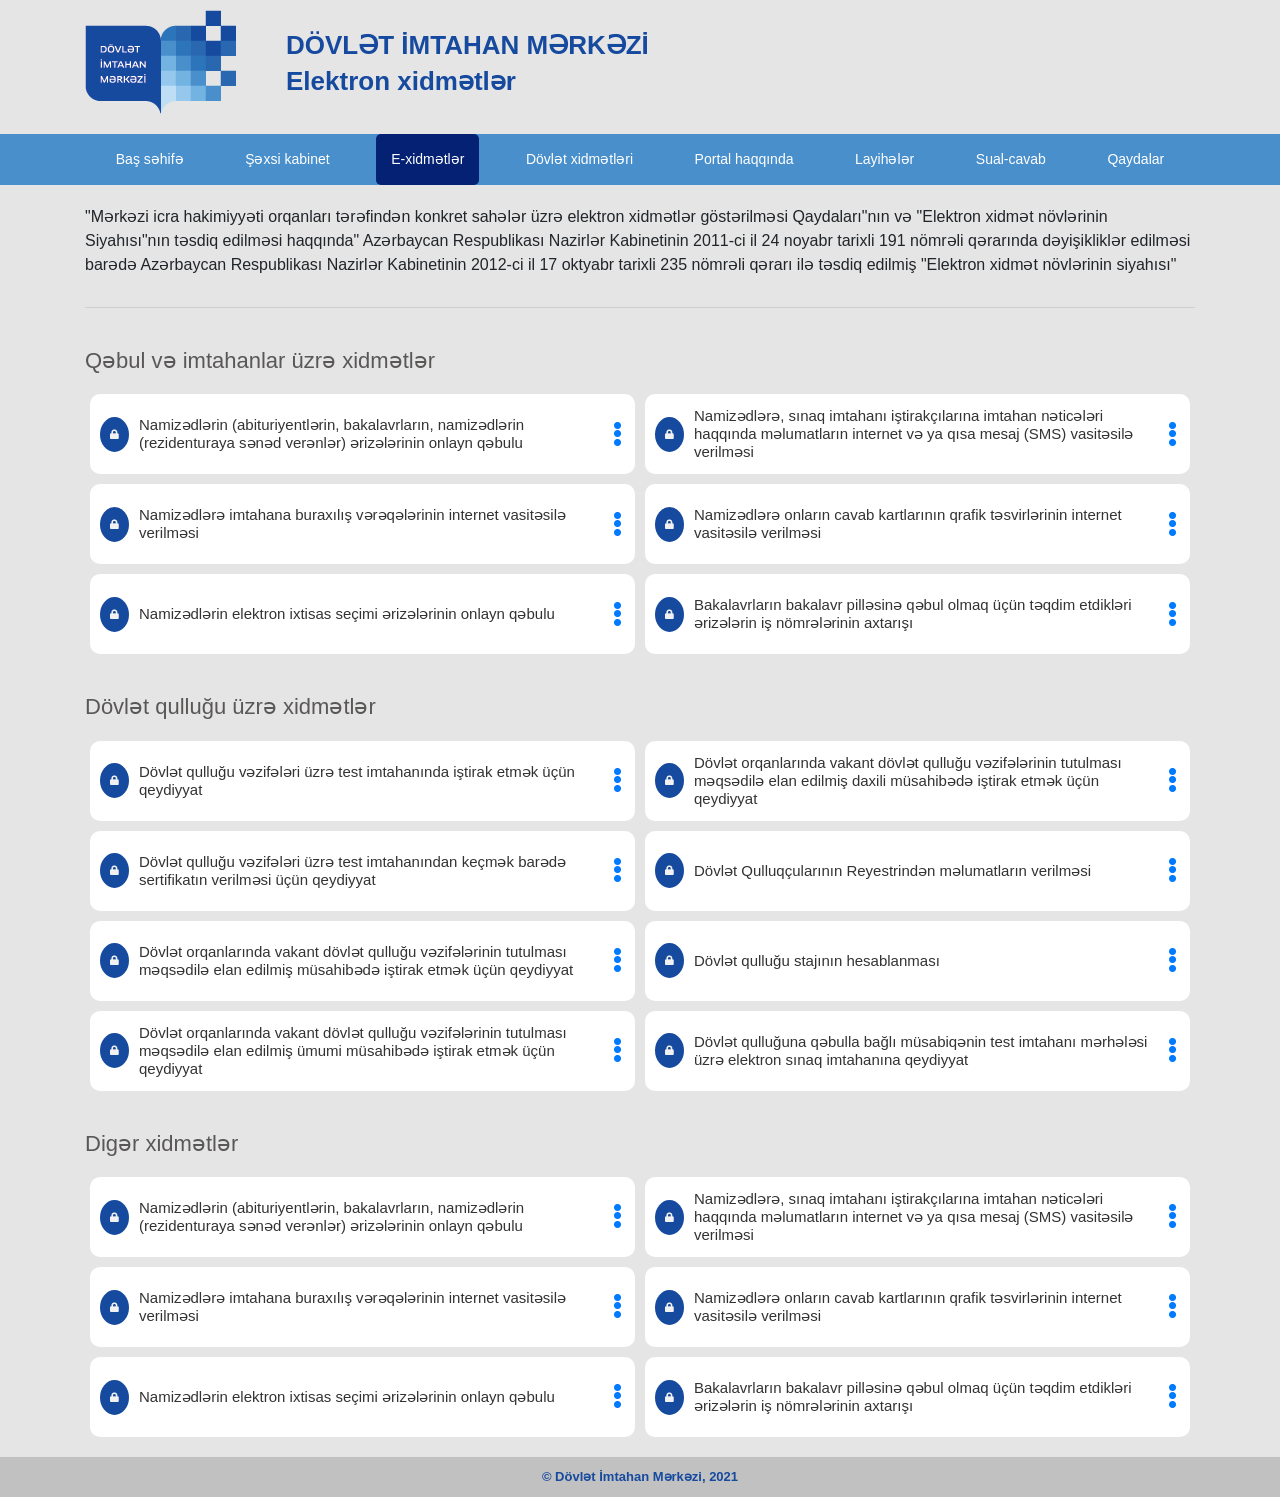
==== e_xidmetler.html @ 08dcb37c "Dim E-xidmetler" ====
<!DOCTYPE html>
<html>

<head>
	<!--============================ META TAGS START ============================-->
	<meta charset="UTF-8" />
	<meta http-equiv="X-UA-Compatible" content="IE-edge">
	<meta name="description" content="Creating Responsive Web Sites " />
	<meta name="keywords" content="HTML, CSS, Responsive Templates" />
	<meta name="author" content="Abdullayeva Ofeliya" />
	<meta name="viewport" content="width=device-width, initial-scale=1.0" />
	<!--============================ META TAGS END ==============================-->

	<!--============================ Bootstrap START ==================================-->
	<link rel="stylesheet" href="https://stackpath.bootstrapcdn.com/bootstrap/4.3.1/css/bootstrap.min.css"
		integrity="sha384-ggOyR0iXCbMQv3Xipma34MD+dH/1fQ784/j6cY/iJTQUOhcWr7x9JvoRxT2MZw1T" crossorigin="anonymous">
	<!--============================ bootstrap End ==================================-->

	<!--============================ CSS START ==================================-->
	<link rel="stylesheet" type="text/css" href="./assets/css/main.css" />
	<!--============================ CSS END ====================================-->

	<!--============================ FAVICON ICON START =========================-->
	<link rel="icon" type="image/png" href="assets/images/logo.png" />
	<!--============================ FAVICON ICON END ===========================-->

	<!--============================ FONT AWESOME 5.15.3 START ====================-->
	<link rel="stylesheet" href="https://cdnjs.cloudflare.com/ajax/libs/font-awesome/5.15.3/css/all.min.css" />
	<!--============================ FONT AWESOME 5.15.3 END     ======================-->

	<title>DÖVLƏT İMTAHAN MƏRKƏZİ - Dövlət qulluğu üzrə elektron xidmətlər</title>
</head>

<body>
	<!------------- Header start ---------->
	<header>


		<div class="header-top container">

			<figure class="logo d-md-block">
				<img src="/assets/images/logo.png" alt="logo">
			</figure>
			<div class="description">
				<h3 class="d-md-block">
					<a href="">DÖVLƏT İMTAHAN MƏRKƏZİ</a>
				</h3>
				<h3 class="d-md-block">
					<a href="">Elektron xidmətlər</a>
				</h3>
			</div>

		</div>

		<div class="nav container-fluid">
			<div class="container">
				<a class="show" href="javascript:void();" onclick="openNav();"><i class="fas fa-bars"></i></a>
				<ul class="nav-list">
					<a href="javascript:void(0)" class="closebtn" onclick="closeNav()">&times;</a>
					<li><a href="http://dim.gov.az/" target="_blank">
							Baş səhifə
						</a>
					</li>

					<li><a href="#">
							Şəxsi kabinet
						</a>
					</li>


					<li class="active">
						<a href="#">
							E-xidmətlər
						</a>
					</li>

					<li>
						<a href="#">
							Dövlət xidmətləri
						</a>
					</li>

					<li>
						<a href="#">
							Portal haqqında
						</a>
					</li>

					<li>
						<a href="#">
							Layihələr
						</a>
					</li>

					<li>
						<a href="http://dim.gov.az/contacts/faq/" target="_blank">
							Sual-cavab
						</a>
					</li>
					<li>
						<a href="#">
							Qaydalar
						</a>
					</li>


				</ul>

			

			</div>

		</div>
	</header>
	<!------------- Header End ---------->

	<!------------- Main start ---------->
	<main>

		<!-- <div class="sidenav ">
			<div class="sidenav-description">
				<a href="javascript:void(0)" class="closebtn" onclick="closeNav()">&times;</a>
				<h1>Ən çox ziyarət edilən linklər</h1>

				<ul>
					<li><a href="#">
							<i class="fas fa-home"></i>
							Ana səhifə</a>
					</li>
					<li><a href="#">
							<i class="fas fa-link"></i>
							Qəbul və imtahanlar üzrə
							<span><i class="fas fa-chevron-right"></i></span>

						</a>
					</li>

					<li><a href="#">
							<i class="fas fa-link"></i>
							Dövlət qulluğu üzrə
							<span><i class="fas fa-chevron-right"></i></span>

						</a>
						<ul class="sub-active">
							<li><a href="#">Test imtahan proqramları</a></li>
							<li><a href="#">Qeydiyyatdan keçdiyim müsahibələr</a></li>
							<li><a href="#">Müsahibənin keçirilməsi qaydası</a></li>
							<li><a href="#">Dövlət qulluğuna qəbul üzrə müsahibədə iştirak etmək üçün müraciətə əlavə
									edilməli sənədlərin siyahısı və sənədlərin qəbulu qaydaları</a></li>
							<li><a href="#">Test imtahanının kompüter vasitəsilə keçirilməsi qaydaları barədə "Namizədin
									yaddaş kitabçası"</a></li>
							<li><a href="#">Test imtahanının təşkili, keçirilməsi, qiymətləndirmənin aparılması
									qaydası</a></li>
						</ul>
					</li>


					<li>
						<a href="#">
							<i class="fas fa-link"></i>
							Layihələr
							<span><i class="fas fa-chevron-right"></i></span></a>
					</li>

					<li><a href="#">
							<i class="fas fa-link"></i>
							Faydalı
							<span><i class="fas fa-chevron-right"></i></span>
						</a>
					</li>


				</ul>

				<button class="btn btn-outline-sign btn-exit" type="submit">
					<i class="fas fa-sign-out-alt "></i>
					<span>ÇIXIŞ</span>
				</button>
			</div>

		</div> -->


		<div class="information container">

			<div class="post-description">
				<p>"Mərkəzi icra hakimiyyəti orqanları tərəfindən konkret sahələr üzrə elektron xidmətlər göstərilməsi
					Qaydaları"nın və "Elektron xidmət növlərinin Siyahısı"nın təsdiq edilməsi haqqında" Azərbaycan
					Respublikası Nazirlər Kabinetinin 2011-ci il 24 noyabr tarixli 191 nömrəli qərarında dəyişikliklər
					edilməsi barədə Azərbaycan Respublikası Nazirlər Kabinetinin 2012-ci il 17 oktyabr tarixli 235
					nömrəli qərarı ilə təsdiq edilmiş "Elektron xidmət növlərinin siyahısı"</p>
			</div>
			<hr>
			<ul class="services">
				<li>
					<h2> Qəbul və imtahanlar üzrə xidmətlər</h2>
					<div class="boxes">
						<div class="boxes-left">
							<div class="box">
								<div class="box-content">
									<div class="content">
										<span class="icon">
											<i class="fas fa-lock"></i>
										</span>
										<h5>
											<a href="./qvi_1.html">Namizədlərin (abituriyentlərin, bakalavrların,
												namizədlərin
												(rezidenturaya sənəd verənlər) ərizələrinin onlayn qəbulu</a>
										</h5>
									</div>

									<a class="bars" href="#"><i class="fas fa-ellipsis-v"></i></a>

								</div>

								<div class="sub">
									<ul class="sub-menu">
										<li>
											<a class="sub-menu-icon" href="#"><i class="fas fa-book-open"></i></a>
											<span class="content">Xidmətdən istifadə qaydaları</span>
										</li>
										<li>
											<a class="sub-menu-icon" href="#"><i class="fas fa-receipt"></i></a>
											<span class="content">Xidmətin statistikası</span>
										</li>
										<li>
											<a class="sub-menu-icon" href="#"><i class="fas fa-bookmark"></i></a>
											<span class="content">Test imtahanı proqramları</span>
										</li>

									</ul>
								</div>
							</div>

							<div class="box">
								<div class="box-content">
									<div class="content">
										<span class="icon">
											<i class="fas fa-lock"></i>
										</span>
										<h5>
											<a href="./qvi_1.html">Namizədlərə imtahana buraxılış vərəqələrinin internet
												vasitəsilə
												verilməsi</a>
										</h5>
									</div>

									<a class="bars" href="#"><i class="fas fa-ellipsis-v"></i></a>

								</div>

								<div class="sub">
									<ul class="sub-menu">
										<li>
											<a class="sub-menu-icon" href="#"><i class="fas fa-book-open"></i></a>
											<span class="content">Xidmətdən istifadə qaydaları</span>
										</li>
										<li>
											<a class="sub-menu-icon" href="#"><i class="fas fa-receipt"></i></a>
											<span class="content">Xidmətin statistikası</span>
										</li>
										<li>
											<a class="sub-menu-icon" href="#"><i class="fas fa-bookmark"></i></a>
											<span class="content">Test imtahanı proqramları</span>
										</li>

									</ul>
								</div>
							</div>

							<div class="box">
								<div class="box-content">
									<div class="content">
										<span class="icon">
											<i class="fas fa-lock"></i>
										</span>
										<h5>
											<a href="./qvi_1.html">Namizədlərin elektron ixtisas seçimi ərizələrinin
												onlayn qəbulu</a>
										</h5>
									</div>

									<a class="bars" href="#"><i class="fas fa-ellipsis-v"></i></a>

								</div>

								<div class="sub">
									<ul class="sub-menu">
										<li>
											<a class="sub-menu-icon" href="#"><i class="fas fa-book-open"></i></a>
											<span class="content">Xidmətdən istifadə qaydaları</span>
										</li>
										<li>
											<a class="sub-menu-icon" href="#"><i class="fas fa-receipt"></i></a>
											<span class="content">Xidmətin statistikası</span>
										</li>
										<li>
											<a class="sub-menu-icon" href="#"><i class="fas fa-bookmark"></i></a>
											<span class="content">Test imtahanı proqramları</span>
										</li>

									</ul>
								</div>
							</div>





						</div>
						<div class="boxes-right">
							<div class="box">
								<div class="box-content">
									<div class="content">
										<span class="icon">
											<i class="fas fa-lock"></i>
										</span>
										<h5>
											<a href="./qvi_1.html">Namizədlərə, sınaq imtahanı iştirakçılarına imtahan
												nəticələri
												haqqında məlumatların internet və ya qısa mesaj (SMS) vasitəsilə
												verilməsi</a>
										</h5>
									</div>

									<a class="bars" href="#"><i class="fas fa-ellipsis-v"></i></a>

								</div>


								<div class="sub">
									<ul class="sub-menu">
										<li>
											<a class="sub-menu-icon" href="#"><i class="fas fa-book-open"></i></a>
											<span class="content">Xidmətdən istifadə qaydaları</span>
										</li>
										<li>
											<a class="sub-menu-icon" href="#"><i class="fas fa-receipt"></i></a>
											<span class="content">Xidmətin statistikası</span>
										</li>
										<li>
											<a class="sub-menu-icon" href="#"><i class="fas fa-bookmark"></i></a>
											<span class="content">Test imtahanı proqramları</span>
										</li>

									</ul>
								</div>
							</div>
							<div class="box">
								<div class="box-content">
									<div class="content">
										<span class="icon">
											<i class="fas fa-lock"></i>
										</span>
										<h5>
											<a href="./qvi_1.html">Namizədlərə onların cavab kartlarının qrafik təsvirlərinin internet
												vasitəsilə verilməsi</a>
										</h5>
									</div>

									<a class="bars" href="#"><i class="fas fa-ellipsis-v"></i></a>

								</div>

								<div class="sub">
									<ul class="sub-menu">
										<li>
											<a class="sub-menu-icon" href="#"><i class="fas fa-book-open"></i></a>
											<span class="content">Xidmətdən istifadə qaydaları</span>
										</li>
										<li>
											<a class="sub-menu-icon" href="#"><i class="fas fa-receipt"></i></a>
											<span class="content">Xidmətin statistikası</span>
										</li>
										<li>
											<a class="sub-menu-icon" href="#"><i class="fas fa-bookmark"></i></a>
											<span class="content">Test imtahanı proqramları</span>
										</li>

									</ul>
								</div>
							</div>
							<div class="box">
								<div class="box-content">
									<div class="content">
										<span class="icon">
											<i class="fas fa-lock"></i>
										</span>
										<h5>
											<a href="./qvi_1.html">Bakalavrların bakalavr pilləsinə qəbul olmaq üçün təqdim etdikləri
												ərizələrin iş nömrələrinin axtarışı</a>
										</h5>
									</div>

									<a class="bars" href="#"><i class="fas fa-ellipsis-v"></i></a>

								</div>
								
								<div class="sub">
									<ul class="sub-menu">
										<li>
											<a class="sub-menu-icon" href="#"><i class="fas fa-book-open"></i></a>
											<span class="content">Xidmətdən istifadə qaydaları</span>
										</li>
										<li>
											<a class="sub-menu-icon" href="#"><i class="fas fa-receipt"></i></a>
											<span class="content">Xidmətin statistikası</span>
										</li>
										<li>
											<a class="sub-menu-icon" href="#"><i class="fas fa-bookmark"></i></a>
											<span class="content">Test imtahanı proqramları</span>
										</li>

									</ul>
								</div>
							</div>

						</div>
					</div>
				</li>
				<li>
					<h2>Dövlət qulluğu üzrə xidmətlər</h2>
					<div class="boxes">
						<div class="boxes-left">
							<div class="box">
								<div class="box-content">
									<div class="content">
										<span class="icon">
											<i class="fas fa-lock"></i>
										</span>
										<h5>
											<a href="./qvi_1.html">
												Dövlət qulluğu vəzifələri üzrə test imtahanında iştirak etmək üçün qeydiyyat</a>
										</h5>
									</div>

									<a class="bars" href="#"><i class="fas fa-ellipsis-v"></i></a>

								</div>

								<div class="sub">
									<ul class="sub-menu">
										<li>
											<a class="sub-menu-icon" href="#"><i class="fas fa-book-open"></i></a>
											<span class="content">Xidmətdən istifadə qaydaları</span>
										</li>
										<li>
											<a class="sub-menu-icon" href="#"><i class="fas fa-receipt"></i></a>
											<span class="content">Xidmətin statistikası</span>
										</li>
										<li>
											<a class="sub-menu-icon" href="#"><i class="fas fa-bookmark"></i></a>
											<span class="content">Test imtahanı proqramları</span>
										</li>

									</ul>
								</div>
							</div>

							<div class="box">
								<div class="box-content">
									<div class="content">
										<span class="icon">
											<i class="fas fa-lock"></i>
										</span>
										<h5>
											<a href="./qvi_1.html">
												Dövlət qulluğu vəzifələri üzrə test imtahanından keçmək barədə sertifikatın verilməsi üçün qeydiyyat</a>
										</h5>
									</div>

									<a class="bars" href="#"><i class="fas fa-ellipsis-v"></i></a>

								</div>

								<div class="sub">
									<ul class="sub-menu">
										<li>
											<a class="sub-menu-icon" href="#"><i class="fas fa-book-open"></i></a>
											<span class="content">Xidmətdən istifadə qaydaları</span>
										</li>
										<li>
											<a class="sub-menu-icon" href="#"><i class="fas fa-receipt"></i></a>
											<span class="content">Xidmətin statistikası</span>
										</li>
										<li>
											<a class="sub-menu-icon" href="#"><i class="fas fa-bookmark"></i></a>
											<span class="content">Test imtahanı proqramları</span>
										</li>

									</ul>
								</div>
							</div>

							<div class="box">
								<div class="box-content">
									<div class="content">
										<span class="icon">
											<i class="fas fa-lock"></i>
										</span>
										<h5>
											<a href="./qvi_1.html">Dövlət orqanlarında vakant dövlət qulluğu vəzifələrinin tutulması məqsədilə elan edilmiş müsahibədə iştirak etmək üçün qeydiyyat</a>
										</h5>
									</div>

									<a class="bars" href="#"><i class="fas fa-ellipsis-v"></i></a>

								</div>

								<div class="sub">
									<ul class="sub-menu">
										<li>
											<a class="sub-menu-icon" href="#"><i class="fas fa-book-open"></i></a>
											<span class="content">Xidmətdən istifadə qaydaları</span>
										</li>
										<li>
											<a class="sub-menu-icon" href="#"><i class="fas fa-receipt"></i></a>
											<span class="content">Xidmətin statistikası</span>
										</li>
										<li>
											<a class="sub-menu-icon" href="#"><i class="fas fa-bookmark"></i></a>
											<span class="content">Test imtahanı proqramları</span>
										</li>

									</ul>
								</div>
							</div>

							<div class="box">
								<div class="box-content">
									<div class="content">
										<span class="icon">
											<i class="fas fa-lock"></i>
										</span>
										<h5>
											<a href="./qvi_1.html">
												Dövlət orqanlarında vakant dövlət qulluğu vəzifələrinin tutulması məqsədilə elan edilmiş ümumi müsahibədə iştirak etmək üçün qeydiyyat</a>
										</h5>
									</div>

									<a class="bars" href="#"><i class="fas fa-ellipsis-v"></i></a>

								</div>

								<div class="sub">
									<ul class="sub-menu">
										<li>
											<a class="sub-menu-icon" href="#"><i class="fas fa-book-open"></i></a>
											<span class="content">Xidmətdən istifadə qaydaları</span>
										</li>
										<li>
											<a class="sub-menu-icon" href="#"><i class="fas fa-receipt"></i></a>
											<span class="content">Xidmətin statistikası</span>
										</li>
										<li>
											<a class="sub-menu-icon" href="#"><i class="fas fa-bookmark"></i></a>
											<span class="content">Test imtahanı proqramları</span>
										</li>

									</ul>
								</div>
							</div>


						</div>
						<div class="boxes-right">
							<div class="box">
								<div class="box-content">
									<div class="content">
										<span class="icon">
											<i class="fas fa-lock"></i>
										</span>
										<h5>
											<a href="./qvi_1.html">Dövlət orqanlarında vakant dövlət qulluğu vəzifələrinin tutulması məqsədilə elan edilmiş daxili müsahibədə iştirak etmək üçün qeydiyyat</a>
										</h5>
									</div>

									<a class="bars" href="#"><i class="fas fa-ellipsis-v"></i></a>

								</div>


								<div class="sub">
									<ul class="sub-menu">
										<li>
											<a class="sub-menu-icon" href="#"><i class="fas fa-book-open"></i></a>
											<span class="content">Xidmətdən istifadə qaydaları</span>
										</li>
										<li>
											<a class="sub-menu-icon" href="#"><i class="fas fa-receipt"></i></a>
											<span class="content">Xidmətin statistikası</span>
										</li>
										<li>
											<a class="sub-menu-icon" href="#"><i class="fas fa-bookmark"></i></a>
											<span class="content">Test imtahanı proqramları</span>
										</li>

									</ul>
								</div>
							</div>
							<div class="box">
								<div class="box-content">
									<div class="content">
										<span class="icon">
											<i class="fas fa-lock"></i>
										</span>
										<h5>
											<a href="./qvi_1.html">
												Dövlət Qulluqçularının Reyestrindən məlumatların verilməsi</a>
										</h5>
									</div>

									<a class="bars" href="#"><i class="fas fa-ellipsis-v"></i></a>

								</div>

								<div class="sub">
									<ul class="sub-menu">
										<li>
											<a class="sub-menu-icon" href="#"><i class="fas fa-book-open"></i></a>
											<span class="content">Xidmətdən istifadə qaydaları</span>
										</li>
										<li>
											<a class="sub-menu-icon" href="#"><i class="fas fa-receipt"></i></a>
											<span class="content">Xidmətin statistikası</span>
										</li>
										<li>
											<a class="sub-menu-icon" href="#"><i class="fas fa-bookmark"></i></a>
											<span class="content">Test imtahanı proqramları</span>
										</li>

									</ul>
								</div>
							</div>
							<div class="box">
								<div class="box-content">
									<div class="content">
										<span class="icon">
											<i class="fas fa-lock"></i>
										</span>
										<h5>
											<a href="./qvi_1.html">
												Dövlət qulluğu stajının hesablanması</a>
										</h5>
									</div>

									<a class="bars" href="#"><i class="fas fa-ellipsis-v"></i></a>

								</div>
								
								<div class="sub">
									<ul class="sub-menu">
										<li>
											<a class="sub-menu-icon" href="#"><i class="fas fa-book-open"></i></a>
											<span class="content">Xidmətdən istifadə qaydaları</span>
										</li>
										<li>
											<a class="sub-menu-icon" href="#"><i class="fas fa-receipt"></i></a>
											<span class="content">Xidmətin statistikası</span>
										</li>
										<li>
											<a class="sub-menu-icon" href="#"><i class="fas fa-bookmark"></i></a>
											<span class="content">Test imtahanı proqramları</span>
										</li>

									</ul>
								</div>
							</div>
							<div class="box">
								<div class="box-content">
									<div class="content">
										<span class="icon">
											<i class="fas fa-lock"></i>
										</span>
										<h5>
											<a href="./qvi_1.html">Dövlət qulluğuna qəbulla bağlı müsabiqənin test imtahanı mərhələsi üzrə elektron sınaq imtahanına qeydiyyat</a>
										</h5>
									</div>

									<a class="bars" href="#"><i class="fas fa-ellipsis-v"></i></a>

								</div>
								
								<div class="sub">
									<ul class="sub-menu">
										<li>
											<a class="sub-menu-icon" href="#"><i class="fas fa-book-open"></i></a>
											<span class="content">Xidmətdən istifadə qaydaları</span>
										</li>
										<li>
											<a class="sub-menu-icon" href="#"><i class="fas fa-receipt"></i></a>
											<span class="content">Xidmətin statistikası</span>
										</li>
										<li>
											<a class="sub-menu-icon" href="#"><i class="fas fa-bookmark"></i></a>
											<span class="content">Test imtahanı proqramları</span>
										</li>

									</ul>
								</div>
							</div>


						</div>
					</div>
				</li>
				<li>
					<h2> Digər xidmətlər</h2>
					<div class="boxes">
						<div class="boxes-left">
							<div class="box">
								<div class="box-content">
									<div class="content">
										<span class="icon">
											<i class="fas fa-lock"></i>
										</span>
										<h5>
											<a href="./qvi_1.html">Namizədlərin (abituriyentlərin, bakalavrların,
												namizədlərin
												(rezidenturaya sənəd verənlər) ərizələrinin onlayn qəbulu</a>
										</h5>
									</div>

									<a class="bars" href="#"><i class="fas fa-ellipsis-v"></i></a>

								</div>

								<div class="sub">
									<ul class="sub-menu">
										<li>
											<a class="sub-menu-icon" href="#"><i class="fas fa-book-open"></i></a>
											<span class="content">Xidmətdən istifadə qaydaları</span>
										</li>
										<li>
											<a class="sub-menu-icon" href="#"><i class="fas fa-receipt"></i></a>
											<span class="content">Xidmətin statistikası</span>
										</li>
										<li>
											<a class="sub-menu-icon" href="#"><i class="fas fa-bookmark"></i></a>
											<span class="content">Test imtahanı proqramları</span>
										</li>

									</ul>
								</div>
							</div>

							<div class="box">
								<div class="box-content">
									<div class="content">
										<span class="icon">
											<i class="fas fa-lock"></i>
										</span>
										<h5>
											<a href="./qvi_1.html">Namizədlərə imtahana buraxılış vərəqələrinin internet
												vasitəsilə
												verilməsi</a>
										</h5>
									</div>

									<a class="bars" href="#"><i class="fas fa-ellipsis-v"></i></a>

								</div>

								<div class="sub">
									<ul class="sub-menu">
										<li>
											<a class="sub-menu-icon" href="#"><i class="fas fa-book-open"></i></a>
											<span class="content">Xidmətdən istifadə qaydaları</span>
										</li>
										<li>
											<a class="sub-menu-icon" href="#"><i class="fas fa-receipt"></i></a>
											<span class="content">Xidmətin statistikası</span>
										</li>
										<li>
											<a class="sub-menu-icon" href="#"><i class="fas fa-bookmark"></i></a>
											<span class="content">Test imtahanı proqramları</span>
										</li>

									</ul>
								</div>
							</div>

							<div class="box">
								<div class="box-content">
									<div class="content">
										<span class="icon">
											<i class="fas fa-lock"></i>
										</span>
										<h5>
											<a href="./qvi_1.html">Namizədlərin elektron ixtisas seçimi ərizələrinin
												onlayn qəbulu</a>
										</h5>
									</div>

									<a class="bars" href="#"><i class="fas fa-ellipsis-v"></i></a>

								</div>

								<div class="sub">
									<ul class="sub-menu">
										<li>
											<a class="sub-menu-icon" href="#"><i class="fas fa-book-open"></i></a>
											<span class="content">Xidmətdən istifadə qaydaları</span>
										</li>
										<li>
											<a class="sub-menu-icon" href="#"><i class="fas fa-receipt"></i></a>
											<span class="content">Xidmətin statistikası</span>
										</li>
										<li>
											<a class="sub-menu-icon" href="#"><i class="fas fa-bookmark"></i></a>
											<span class="content">Test imtahanı proqramları</span>
										</li>

									</ul>
								</div>
							</div>





						</div>
						<div class="boxes-right">
							<div class="box">
								<div class="box-content">
									<div class="content">
										<span class="icon">
											<i class="fas fa-lock"></i>
										</span>
										<h5>
											<a href="./qvi_1.html">Namizədlərə, sınaq imtahanı iştirakçılarına imtahan
												nəticələri
												haqqında məlumatların internet və ya qısa mesaj (SMS) vasitəsilə
												verilməsi</a>
										</h5>
									</div>

									<a class="bars" href="#"><i class="fas fa-ellipsis-v"></i></a>

								</div>


								<div class="sub">
									<ul class="sub-menu">
										<li>
											<a class="sub-menu-icon" href="#"><i class="fas fa-book-open"></i></a>
											<span class="content">Xidmətdən istifadə qaydaları</span>
										</li>
										<li>
											<a class="sub-menu-icon" href="#"><i class="fas fa-receipt"></i></a>
											<span class="content">Xidmətin statistikası</span>
										</li>
										<li>
											<a class="sub-menu-icon" href="#"><i class="fas fa-bookmark"></i></a>
											<span class="content">Test imtahanı proqramları</span>
										</li>

									</ul>
								</div>
							</div>
							<div class="box">
								<div class="box-content">
									<div class="content">
										<span class="icon">
											<i class="fas fa-lock"></i>
										</span>
										<h5>
											<a href="./qvi_1.html">Namizədlərə onların cavab kartlarının qrafik təsvirlərinin internet
												vasitəsilə verilməsi</a>
										</h5>
									</div>

									<a class="bars" href="#"><i class="fas fa-ellipsis-v"></i></a>

								</div>

								<div class="sub">
									<ul class="sub-menu">
										<li>
											<a class="sub-menu-icon" href="#"><i class="fas fa-book-open"></i></a>
											<span class="content">Xidmətdən istifadə qaydaları</span>
										</li>
										<li>
											<a class="sub-menu-icon" href="#"><i class="fas fa-receipt"></i></a>
											<span class="content">Xidmətin statistikası</span>
										</li>
										<li>
											<a class="sub-menu-icon" href="#"><i class="fas fa-bookmark"></i></a>
											<span class="content">Test imtahanı proqramları</span>
										</li>

									</ul>
								</div>
							</div>
							<div class="box">
								<div class="box-content">
									<div class="content">
										<span class="icon">
											<i class="fas fa-lock"></i>
										</span>
										<h5>
											<a href="./qvi_1.html">Bakalavrların bakalavr pilləsinə qəbul olmaq üçün təqdim etdikləri
												ərizələrin iş nömrələrinin axtarışı</a>
										</h5>
									</div>

									<a class="bars" href="#"><i class="fas fa-ellipsis-v"></i></a>

								</div>
								
								<div class="sub">
									<ul class="sub-menu">
										<li>
											<a class="sub-menu-icon" href="#"><i class="fas fa-book-open"></i></a>
											<span class="content">Xidmətdən istifadə qaydaları</span>
										</li>
										<li>
											<a class="sub-menu-icon" href="#"><i class="fas fa-receipt"></i></a>
											<span class="content">Xidmətin statistikası</span>
										</li>
										<li>
											<a class="sub-menu-icon" href="#"><i class="fas fa-bookmark"></i></a>
											<span class="content">Test imtahanı proqramları</span>
										</li>

									</ul>
								</div>
							</div>

						</div>
					</div>
				</li>
			</ul>



		</div>




	</main>
	<!------------- Main end ---------->



	<!------------- Footer start ---------->
	<footer class="text-center text-white">
		<div class="text-center p-3 bg-bottom">
			&copy; Dövlət İmtahan Mərkəzi, 2021

		</div>
	</footer>
	<!------------- Footer end ---------->


	<!-- ============================ JAVASCRIPT START ==========================-->
	<script src="assets/scripts/main.js"></script>
	<!-- ============================ JAVASCRIPT END ============================-->
</body>

</html>
---- assets/css/main.css ----
/*Variables*/
/*Mixins*/
@import url("https://fonts.googleapis.com/css2?family=Roboto:ital,wght@0,100;0,300;0,400;0,500;0,700;0,900;1,100;1,300;1,400;1,500;1,700;1,900&display=swap");
*,
*::after,
*::before {
  margin: 0;
  padding: 0;
  box-sizing: border-box;
  text-decoration: none;
  list-style-type: none;
}

html {
  font-size: 62.5%;
}

body {
  font-family: Arial, Helvetica, sans-serif;
  background-color: rgba(0, 0, 0, 0.1);
}

.container-fluid {
  padding: 0;
  background-color: #488FCC;
}

/*==========BUTTONS START==========*/
.btn-outline-sign {
  background-color: transparent;
  color: #164a9f;
  border: 1px solid;
  transition: all 0.5s ease-in;
  padding: 5px 12px;
  border-radius: 10px;
  font-size: 16px;
}

.btn-outline-sign:hover {
  background-color: #063146;
  color: #f1f1f1;
}

.btn-exit {
  font-size: 16px;
  width: 100%;
  padding: 15px 30px;
  font-weight: 700;
  text-align: left;
  border: none;
}

/*==========BUTTONS END==========*/
/*========== Box  Start==========*/
.boxes {
  display: flex;
  width: 100%;
}

.boxes .boxes-left, .boxes .boxes-right {
  width: 50%;
}

.boxes .box {
  position: relative;
  margin: 10px 5px;
}

.boxes .box .box-content {
  width: 100%;
  height: 80px;
  cursor: pointer;
  border-radius: 10px;
  display: flex;
  align-items: center;
  justify-content: space-between;
  padding: 10px;
  background-color: white;
}

.boxes .box .box-content .content {
  display: flex;
  align-items: center;
}

.boxes .box .box-content h5 {
  margin: 0;
  padding: 10px;
  font-weight: normal;
}

.boxes .box .box-content h5 a {
  color: #333;
  align-content: flex-start;
}

.boxes .box .box-content:hover {
  background-color: #164a9f;
  transition: all .5s ease-in;
}

.boxes .box .box-content:hover h5 a {
  color: white;
}

.boxes .box .box-content .icon {
  padding: 10px;
  background-color: #164a9f;
  border-radius: 50%;
  color: #f1f1f1;
  font-size: 10px;
}

.boxes .box .sub {
  position: absolute;
  right: 30px;
  bottom: .5px;
  width: 100px;
  height: 30px;
  background-color: #f1f1f1;
  display: none;
  border-radius: 5px;
}

.boxes .box .sub .sub-menu {
  display: flex;
  justify-content: center;
  align-items: center;
  padding: 5px;
  position: relative;
}

.boxes .box .sub .sub-menu a {
  font-size: 15px;
  padding: 3px 3px;
  margin: 5px;
  border-radius: 5px;
  color: #164a9f;
}

.boxes .box .sub .sub-menu a:hover {
  background-color: #164a9f;
  color: white;
}

.boxes .box .sub .sub-menu .content {
  font-size: 10px;
  z-index: 100;
  padding: 5px;
  position: absolute;
  top: 32px;
  width: 140px;
  background-color: #063146;
  color: white;
  text-align: center;
  display: none;
}

.boxes .box .sub-active {
  display: block !important;
}

.boxes .box .bars {
  font-size: 25px;
  margin: 3px;
  text-align: center;
  border-radius: 50%;
}

.boxes .box:hover a {
  color: white;
  text-decoration: none;
}

@media (max-width: 1024px) {
  .boxes {
    flex-direction: column;
    align-items: center;
  }
  .boxes .boxes-left, .boxes .boxes-right {
    width: 100%;
  }
}

/*========== Box  End ==========*/
/*==========HEADER START==========*/
header .header-top {
  display: flex;
  margin: 10px  auto;
}

header .header-top .description {
  margin-left: 50px;
  margin-top: 20px;
  align-items: center;
}

header .header-top h3 a {
  font-size: 26px;
  font-weight: 700;
  color: #164a9f;
  transition: all .5s ease-in;
}

header .nav {
  display: flex;
}

header .nav .nav-list {
  display: flex;
  justify-content: space-around;
  align-items: center;
  margin-bottom: 0;
}

header .nav .nav-list li {
  padding: 15px;
  transition: all .5s ease-in;
  border-radius: 5px;
}

header .nav .nav-list li:hover {
  background-color: #042174;
}

header .nav .nav-list li a {
  font-size: 14px;
  color: white;
}

header .nav .nav-list .active {
  background-color: #042174;
  border-radius: 5px;
}

header .nav .nav-list .closebtn {
  display: none;
}

header .nav .show {
  font-size: 20px;
  color: white;
}

header .nav .show {
  display: none;
}

@media (max-width: 1048px) {
  header .header-main ul a {
    font-size: 12px;
  }
}

@media (max-width: 909px) {
  header .nav .show {
    display: block;
  }
  header .nav .nav-list {
    padding: 50px;
    position: fixed;
    top: 0;
    right: 0;
    height: 100vh;
    width: 100%;
    text-align: center;
    display: flex;
    flex-direction: column;
    background-color: #164a9f;
    z-index: 100;
    transition: all .5s;
    transform: translateX(100%);
  }
  header .nav .nav-list li {
    padding: 5px;
  }
  header .nav .nav-list li a {
    font-size: 18px;
    padding: 5px;
  }
  header .nav .nav-list .closebtn {
    display: block;
    position: absolute;
    top: 10px;
    right: 40px;
    font-size: 36px;
    margin-left: 50px;
    color: white;
    text-decoration: none;
  }
}

header .nav-active {
  transform: translateX(0%) !important;
  right: 0;
}

@media (min-width: 800px) {
  header .header-main ul li {
    padding: 8px;
  }
  header .header-main ul li a {
    font-size: 15px;
  }
}

/*==========HEADER END==========*/
/*==========Main START==========*/
main .sidenav-description {
  position: fixed;
  top: 0;
  left: -300px;
  width: 300px;
  height: 100%;
  z-index: 1000;
  box-shadow: 5px 7px 10px rgba(0, 0, 0, 0.5);
  background-color: #063146;
  color: #333;
  transition: all .5s ease-in;
  overflow: scroll;
}

main .sidenav-description h1 {
  font-size: 24px;
  text-align: center;
  line-height: 50px;
  padding: 15px;
  color: white;
}

main .sidenav-description ul li span {
  position: absolute;
  right: 10px;
  transition: all .5s ease-in;
}

main .sidenav-description ul li:hover {
  background-color: rgba(22, 74, 159, 0.2);
}

main .sidenav-description ul a {
  display: block;
  height: 100%;
  width: 100%;
  line-height: 50px;
  font-size: 20px;
  color: white;
  padding-left: 15px;
  box-sizing: border-box;
  border-top: 1px solid #164a9f;
  border-bottom: 1px solid #164a9f;
  transition: all .5s ease-in;
  text-decoration: none;
}

main .sidenav-description ul ul {
  background-color: #063146;
  width: 300px;
}

main .sidenav-description ul ul li {
  background-color: #054768;
  margin-left: 5px;
}

main .sidenav-description ul ul li a {
  font-size: 15px;
  line-height: 30px;
  padding: 10px;
  text-decoration: none;
}

main .sidenav-description ul ul li:hover {
  background-color: #062738;
}

main .sidenav .closebtn {
  position: absolute;
  top: 0;
  right: 12px;
  font-size: 36px;
  margin-left: 50px;
}

main .information .post-description p {
  font-size: 16px;
  padding: 20px 0;
}

main .information .services {
  display: flex;
  flex-direction: column;
}

main .information .services h2 {
  margin-top: 30px;
  margin-bottom: 10px;
  font-size: 22px;
  color: #5a5757;
}

main .information .services li a {
  font-size: 15px;
}

main .active {
  left: 0;
}

@media (min-width: 320px) and (max-width: 800px) {
  main .information .post-description p {
    font-size: 14px;
  }
  main .information .services h2 {
    font-size: 18px;
  }
  main .information .services h5 a {
    font-size: 12px;
  }
}

/*==========MAIN END==========*/
/*==========FOOTER START==========*/
footer {
  font-size: 13px;
  font-weight: 600;
  background-color: #f1f1f1;
  color: #164a9f;
}

footer span {
  color: #164a9f;
}

footer .bg-bottom {
  background-color: rgba(0, 0, 0, 0.2);
  color: #164a9f;
}

/*==========FOOTER END==========*/
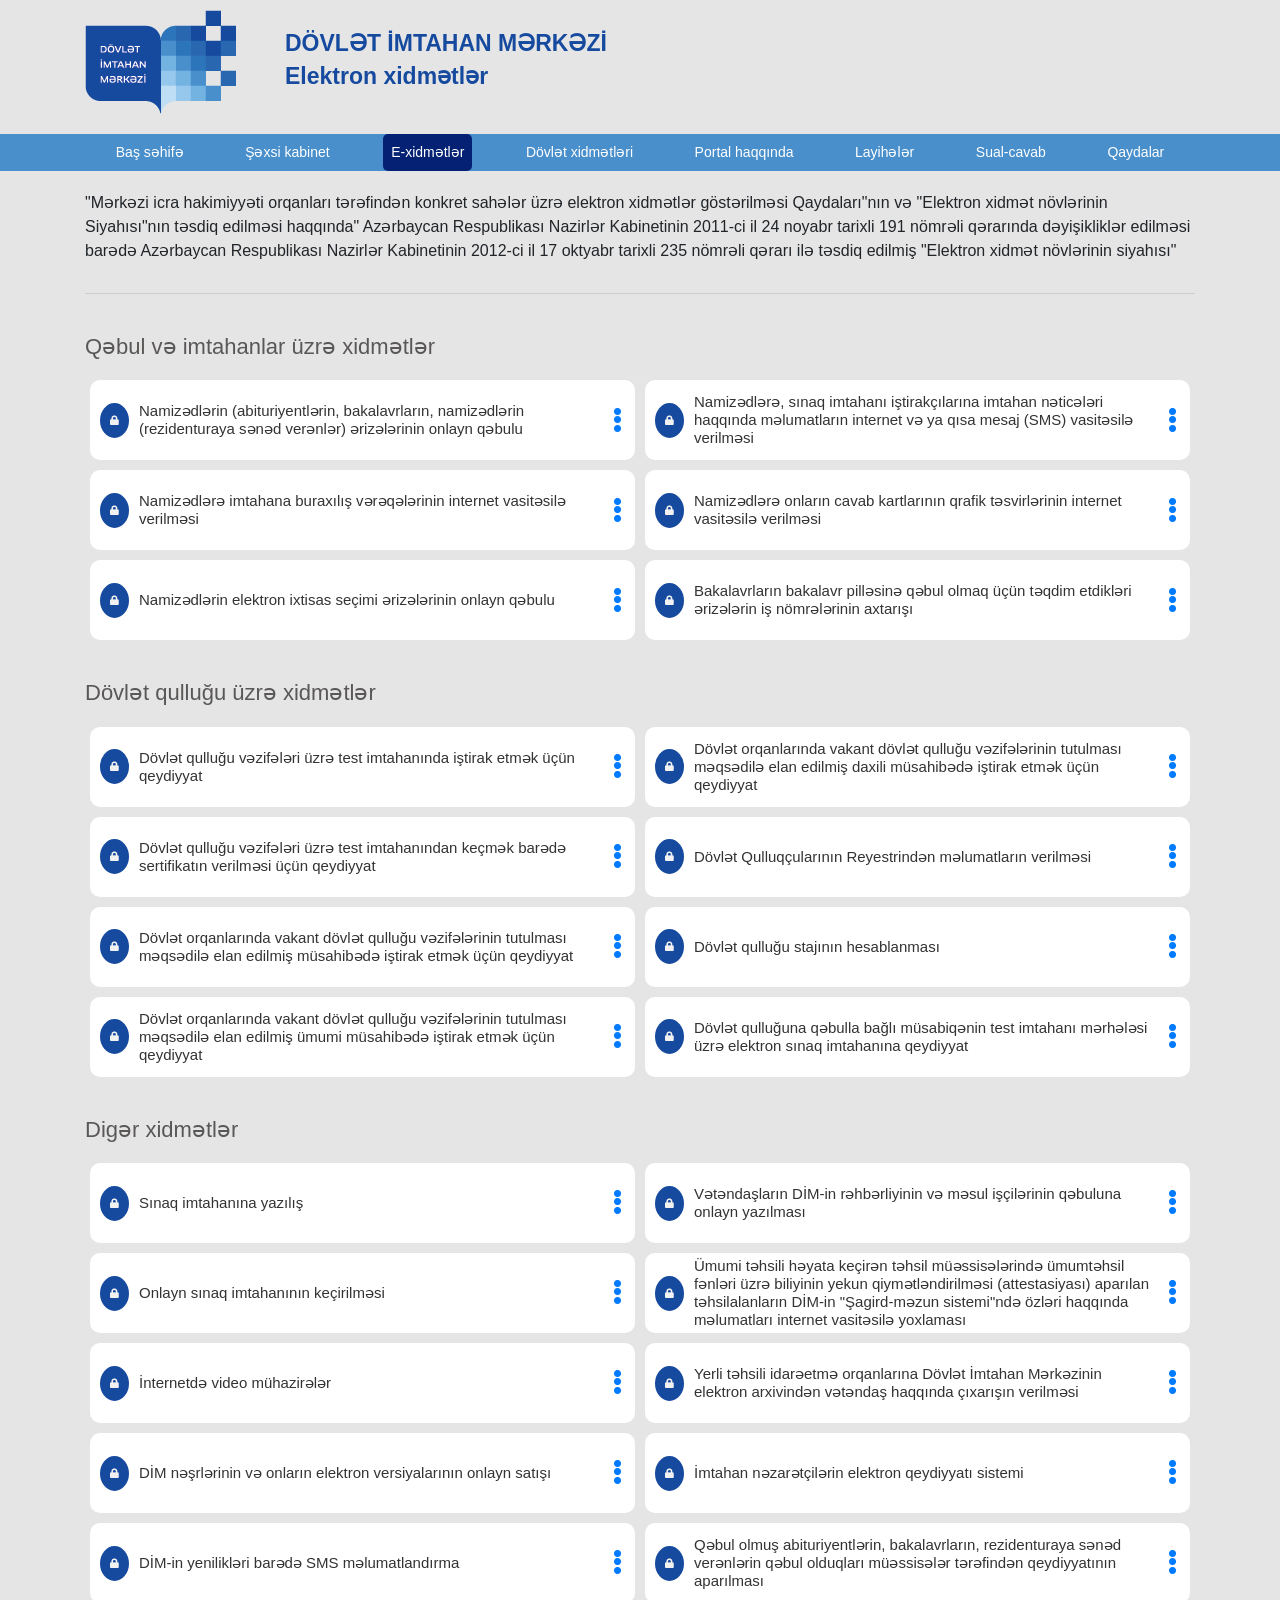
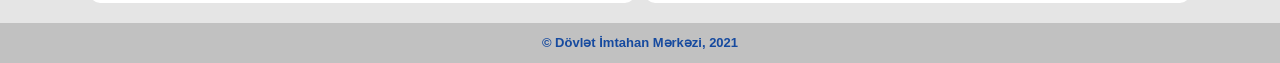
==== commit 7a187ff9: "change" ====
--- a/e_xidmetler.html
+++ b/e_xidmetler.html
@@ -62,7 +62,7 @@
 						</a>
 					</li>
 
-					<li><a href="#">
+					<li><a href="https://ekabinet.dim.gov.az//" target="_blank">
 							Şəxsi kabinet
 						</a>
 					</li>
@@ -75,7 +75,8 @@
 					</li>
 
 					<li>
-						<a href="#">
+						<a href="https://www.dxr.az/xidmetler/struktur/E77BE64D-B56F-43D2-84D5-9EC4AB218DA2"
+							target="_blank">
 							Dövlət xidmətləri
 						</a>
 					</li>
@@ -106,7 +107,7 @@
 
 				</ul>
 
-			
+
 
 			</div>
 
@@ -353,7 +354,8 @@
 											<i class="fas fa-lock"></i>
 										</span>
 										<h5>
-											<a href="./qvi_1.html">Namizədlərə onların cavab kartlarının qrafik təsvirlərinin internet
+											<a href="./qvi_1.html">Namizədlərə onların cavab kartlarının qrafik
+												təsvirlərinin internet
 												vasitəsilə verilməsi</a>
 										</h5>
 									</div>
@@ -387,7 +389,8 @@
 											<i class="fas fa-lock"></i>
 										</span>
 										<h5>
-											<a href="./qvi_1.html">Bakalavrların bakalavr pilləsinə qəbul olmaq üçün təqdim etdikləri
+											<a href="./qvi_1.html">Bakalavrların bakalavr pilləsinə qəbul olmaq üçün
+												təqdim etdikləri
 												ərizələrin iş nömrələrinin axtarışı</a>
 										</h5>
 									</div>
@@ -395,7 +398,7 @@
 									<a class="bars" href="#"><i class="fas fa-ellipsis-v"></i></a>
 
 								</div>
-								
+
 								<div class="sub">
 									<ul class="sub-menu">
 										<li>
@@ -430,7 +433,8 @@
 										</span>
 										<h5>
 											<a href="./qvi_1.html">
-												Dövlət qulluğu vəzifələri üzrə test imtahanında iştirak etmək üçün qeydiyyat</a>
+												Dövlət qulluğu vəzifələri üzrə test imtahanında iştirak etmək üçün
+												qeydiyyat</a>
 										</h5>
 									</div>
 
@@ -465,41 +469,44 @@
 										</span>
 										<h5>
 											<a href="./qvi_1.html">
-												Dövlət qulluğu vəzifələri üzrə test imtahanından keçmək barədə sertifikatın verilməsi üçün qeydiyyat</a>
-										</h5>
-									</div>
-
-									<a class="bars" href="#"><i class="fas fa-ellipsis-v"></i></a>
-
-								</div>
-
-								<div class="sub">
-									<ul class="sub-menu">
-										<li>
-											<a class="sub-menu-icon" href="#"><i class="fas fa-book-open"></i></a>
-											<span class="content">Xidmətdən istifadə qaydaları</span>
-										</li>
-										<li>
-											<a class="sub-menu-icon" href="#"><i class="fas fa-receipt"></i></a>
-											<span class="content">Xidmətin statistikası</span>
-										</li>
-										<li>
-											<a class="sub-menu-icon" href="#"><i class="fas fa-bookmark"></i></a>
-											<span class="content">Test imtahanı proqramları</span>
-										</li>
-
-									</ul>
-								</div>
-							</div>
-
-							<div class="box">
-								<div class="box-content">
-									<div class="content">
-										<span class="icon">
-											<i class="fas fa-lock"></i>
-										</span>
-										<h5>
-											<a href="./qvi_1.html">Dövlət orqanlarında vakant dövlət qulluğu vəzifələrinin tutulması məqsədilə elan edilmiş müsahibədə iştirak etmək üçün qeydiyyat</a>
+												Dövlət qulluğu vəzifələri üzrə test imtahanından keçmək barədə
+												sertifikatın verilməsi üçün qeydiyyat</a>
+										</h5>
+									</div>
+
+									<a class="bars" href="#"><i class="fas fa-ellipsis-v"></i></a>
+
+								</div>
+
+								<div class="sub">
+									<ul class="sub-menu">
+										<li>
+											<a class="sub-menu-icon" href="#"><i class="fas fa-book-open"></i></a>
+											<span class="content">Xidmətdən istifadə qaydaları</span>
+										</li>
+										<li>
+											<a class="sub-menu-icon" href="#"><i class="fas fa-receipt"></i></a>
+											<span class="content">Xidmətin statistikası</span>
+										</li>
+										<li>
+											<a class="sub-menu-icon" href="#"><i class="fas fa-bookmark"></i></a>
+											<span class="content">Test imtahanı proqramları</span>
+										</li>
+
+									</ul>
+								</div>
+							</div>
+
+							<div class="box">
+								<div class="box-content">
+									<div class="content">
+										<span class="icon">
+											<i class="fas fa-lock"></i>
+										</span>
+										<h5>
+											<a href="./qvi_1.html">Dövlət orqanlarında vakant dövlət qulluğu
+												vəzifələrinin tutulması məqsədilə elan edilmiş müsahibədə iştirak etmək
+												üçün qeydiyyat</a>
 										</h5>
 									</div>
 
@@ -534,7 +541,8 @@
 										</span>
 										<h5>
 											<a href="./qvi_1.html">
-												Dövlət orqanlarında vakant dövlət qulluğu vəzifələrinin tutulması məqsədilə elan edilmiş ümumi müsahibədə iştirak etmək üçün qeydiyyat</a>
+												Dövlət orqanlarında vakant dövlət qulluğu vəzifələrinin tutulması
+												məqsədilə elan edilmiş ümumi müsahibədə iştirak etmək üçün qeydiyyat</a>
 										</h5>
 									</div>
 
@@ -571,7 +579,9 @@
 											<i class="fas fa-lock"></i>
 										</span>
 										<h5>
-											<a href="./qvi_1.html">Dövlət orqanlarında vakant dövlət qulluğu vəzifələrinin tutulması məqsədilə elan edilmiş daxili müsahibədə iştirak etmək üçün qeydiyyat</a>
+											<a href="./qvi_1.html">Dövlət orqanlarında vakant dövlət qulluğu
+												vəzifələrinin tutulması məqsədilə elan edilmiş daxili müsahibədə iştirak
+												etmək üçün qeydiyyat</a>
 										</h5>
 									</div>
 
@@ -647,40 +657,41 @@
 									<a class="bars" href="#"><i class="fas fa-ellipsis-v"></i></a>
 
 								</div>
-								
-								<div class="sub">
-									<ul class="sub-menu">
-										<li>
-											<a class="sub-menu-icon" href="#"><i class="fas fa-book-open"></i></a>
-											<span class="content">Xidmətdən istifadə qaydaları</span>
-										</li>
-										<li>
-											<a class="sub-menu-icon" href="#"><i class="fas fa-receipt"></i></a>
-											<span class="content">Xidmətin statistikası</span>
-										</li>
-										<li>
-											<a class="sub-menu-icon" href="#"><i class="fas fa-bookmark"></i></a>
-											<span class="content">Test imtahanı proqramları</span>
-										</li>
-
-									</ul>
-								</div>
-							</div>
-							<div class="box">
-								<div class="box-content">
-									<div class="content">
-										<span class="icon">
-											<i class="fas fa-lock"></i>
-										</span>
-										<h5>
-											<a href="./qvi_1.html">Dövlət qulluğuna qəbulla bağlı müsabiqənin test imtahanı mərhələsi üzrə elektron sınaq imtahanına qeydiyyat</a>
-										</h5>
-									</div>
-
-									<a class="bars" href="#"><i class="fas fa-ellipsis-v"></i></a>
-
-								</div>
-								
+
+								<div class="sub">
+									<ul class="sub-menu">
+										<li>
+											<a class="sub-menu-icon" href="#"><i class="fas fa-book-open"></i></a>
+											<span class="content">Xidmətdən istifadə qaydaları</span>
+										</li>
+										<li>
+											<a class="sub-menu-icon" href="#"><i class="fas fa-receipt"></i></a>
+											<span class="content">Xidmətin statistikası</span>
+										</li>
+										<li>
+											<a class="sub-menu-icon" href="#"><i class="fas fa-bookmark"></i></a>
+											<span class="content">Test imtahanı proqramları</span>
+										</li>
+
+									</ul>
+								</div>
+							</div>
+							<div class="box">
+								<div class="box-content">
+									<div class="content">
+										<span class="icon">
+											<i class="fas fa-lock"></i>
+										</span>
+										<h5>
+											<a href="./qvi_1.html">Dövlət qulluğuna qəbulla bağlı müsabiqənin test
+												imtahanı mərhələsi üzrə elektron sınaq imtahanına qeydiyyat</a>
+										</h5>
+									</div>
+
+									<a class="bars" href="#"><i class="fas fa-ellipsis-v"></i></a>
+
+								</div>
+
 								<div class="sub">
 									<ul class="sub-menu">
 										<li>
@@ -715,86 +726,150 @@
 											<i class="fas fa-lock"></i>
 										</span>
 										<h5>
-											<a href="./qvi_1.html">Namizədlərin (abituriyentlərin, bakalavrların,
-												namizədlərin
-												(rezidenturaya sənəd verənlər) ərizələrinin onlayn qəbulu</a>
-										</h5>
-									</div>
-
-									<a class="bars" href="#"><i class="fas fa-ellipsis-v"></i></a>
-
-								</div>
-
-								<div class="sub">
-									<ul class="sub-menu">
-										<li>
-											<a class="sub-menu-icon" href="#"><i class="fas fa-book-open"></i></a>
-											<span class="content">Xidmətdən istifadə qaydaları</span>
-										</li>
-										<li>
-											<a class="sub-menu-icon" href="#"><i class="fas fa-receipt"></i></a>
-											<span class="content">Xidmətin statistikası</span>
-										</li>
-										<li>
-											<a class="sub-menu-icon" href="#"><i class="fas fa-bookmark"></i></a>
-											<span class="content">Test imtahanı proqramları</span>
-										</li>
-
-									</ul>
-								</div>
-							</div>
-
-							<div class="box">
-								<div class="box-content">
-									<div class="content">
-										<span class="icon">
-											<i class="fas fa-lock"></i>
-										</span>
-										<h5>
-											<a href="./qvi_1.html">Namizədlərə imtahana buraxılış vərəqələrinin internet
-												vasitəsilə
-												verilməsi</a>
-										</h5>
-									</div>
-
-									<a class="bars" href="#"><i class="fas fa-ellipsis-v"></i></a>
-
-								</div>
-
-								<div class="sub">
-									<ul class="sub-menu">
-										<li>
-											<a class="sub-menu-icon" href="#"><i class="fas fa-book-open"></i></a>
-											<span class="content">Xidmətdən istifadə qaydaları</span>
-										</li>
-										<li>
-											<a class="sub-menu-icon" href="#"><i class="fas fa-receipt"></i></a>
-											<span class="content">Xidmətin statistikası</span>
-										</li>
-										<li>
-											<a class="sub-menu-icon" href="#"><i class="fas fa-bookmark"></i></a>
-											<span class="content">Test imtahanı proqramları</span>
-										</li>
-
-									</ul>
-								</div>
-							</div>
-
-							<div class="box">
-								<div class="box-content">
-									<div class="content">
-										<span class="icon">
-											<i class="fas fa-lock"></i>
-										</span>
-										<h5>
-											<a href="./qvi_1.html">Namizədlərin elektron ixtisas seçimi ərizələrinin
-												onlayn qəbulu</a>
-										</h5>
-									</div>
-
-									<a class="bars" href="#"><i class="fas fa-ellipsis-v"></i></a>
-
-								</div>
+											<a href="#">Sınaq imtahanına yazılış</a>
+										</h5>
+									</div>
+
+									<a class="bars" href="#"><i class="fas fa-ellipsis-v"></i></a>
+
+								</div>
+
+								<div class="sub">
+									<ul class="sub-menu">
+										<li>
+											<a class="sub-menu-icon" href="#"><i class="fas fa-book-open"></i></a>
+											<span class="content">Xidmətdən istifadə qaydaları</span>
+										</li>
+										<li>
+											<a class="sub-menu-icon" href="#"><i class="fas fa-receipt"></i></a>
+											<span class="content">Xidmətin statistikası</span>
+										</li>
+										<li>
+											<a class="sub-menu-icon" href="#"><i class="fas fa-bookmark"></i></a>
+											<span class="content">Test imtahanı proqramları</span>
+										</li>
+
+									</ul>
+								</div>
+							</div>
+
+							<div class="box">
+								<div class="box-content">
+									<div class="content">
+										<span class="icon">
+											<i class="fas fa-lock"></i>
+										</span>
+										<h5>
+											<a href="./qvi_1.html">Onlayn sınaq imtahanının keçirilməsi</a>
+										</h5>
+									</div>
+
+									<a class="bars" href="#"><i class="fas fa-ellipsis-v"></i></a>
+
+								</div>
+
+								<div class="sub">
+									<ul class="sub-menu">
+										<li>
+											<a class="sub-menu-icon" href="#"><i class="fas fa-book-open"></i></a>
+											<span class="content">Xidmətdən istifadə qaydaları</span>
+										</li>
+										<li>
+											<a class="sub-menu-icon" href="#"><i class="fas fa-receipt"></i></a>
+											<span class="content">Xidmətin statistikası</span>
+										</li>
+										<li>
+											<a class="sub-menu-icon" href="#"><i class="fas fa-bookmark"></i></a>
+											<span class="content">Test imtahanı proqramları</span>
+										</li>
+
+									</ul>
+								</div>
+							</div>
+
+							<div class="box">
+								<div class="box-content">
+									<div class="content">
+										<span class="icon">
+											<i class="fas fa-lock"></i>
+										</span>
+										<h5>
+											<a href="./qvi_1.html">İnternetdə video mühazirələr</a>
+										</h5>
+									</div>
+
+									<a class="bars" href="#"><i class="fas fa-ellipsis-v"></i></a>
+
+								</div>
+
+								<div class="sub">
+									<ul class="sub-menu">
+										<li>
+											<a class="sub-menu-icon" href="#"><i class="fas fa-book-open"></i></a>
+											<span class="content">Xidmətdən istifadə qaydaları</span>
+										</li>
+										<li>
+											<a class="sub-menu-icon" href="#"><i class="fas fa-receipt"></i></a>
+											<span class="content">Xidmətin statistikası</span>
+										</li>
+										<li>
+											<a class="sub-menu-icon" href="#"><i class="fas fa-bookmark"></i></a>
+											<span class="content">Test imtahanı proqramları</span>
+										</li>
+
+									</ul>
+								</div>
+							</div>
+
+							<div class="box">
+								<div class="box-content">
+									<div class="content">
+										<span class="icon">
+											<i class="fas fa-lock"></i>
+										</span>
+										<h5>
+											<a href="./qvi_1.html">DİM nəşrlərinin və onların elektron versiyalarının
+												onlayn satışı</a>
+										</h5>
+									</div>
+
+									<a class="bars" href="#"><i class="fas fa-ellipsis-v"></i></a>
+
+								</div>
+
+								<div class="sub">
+									<ul class="sub-menu">
+										<li>
+											<a class="sub-menu-icon" href="#"><i class="fas fa-book-open"></i></a>
+											<span class="content">Xidmətdən istifadə qaydaları</span>
+										</li>
+										<li>
+											<a class="sub-menu-icon" href="#"><i class="fas fa-receipt"></i></a>
+											<span class="content">Xidmətin statistikası</span>
+										</li>
+										<li>
+											<a class="sub-menu-icon" href="#"><i class="fas fa-bookmark"></i></a>
+											<span class="content">Test imtahanı proqramları</span>
+										</li>
+
+									</ul>
+								</div>
+							</div>
+							<div class="box">
+								<div class="box-content">
+									<div class="content">
+										<span class="icon">
+											<i class="fas fa-lock"></i>
+										</span>
+										<h5>
+											<a href="./qvi_1.html">DİM-in yenilikləri barədə SMS məlumatlandırma</a>
+										</h5>
+									</div>
+
+									<a class="bars" href="#"><i class="fas fa-ellipsis-v"></i></a>
+
+								</div>
+
 
 								<div class="sub">
 									<ul class="sub-menu">
@@ -821,93 +896,164 @@
 
 						</div>
 						<div class="boxes-right">
-							<div class="box">
-								<div class="box-content">
-									<div class="content">
-										<span class="icon">
-											<i class="fas fa-lock"></i>
-										</span>
-										<h5>
-											<a href="./qvi_1.html">Namizədlərə, sınaq imtahanı iştirakçılarına imtahan
-												nəticələri
-												haqqında məlumatların internet və ya qısa mesaj (SMS) vasitəsilə
-												verilməsi</a>
-										</h5>
-									</div>
-
-									<a class="bars" href="#"><i class="fas fa-ellipsis-v"></i></a>
-
-								</div>
-
-
-								<div class="sub">
-									<ul class="sub-menu">
-										<li>
-											<a class="sub-menu-icon" href="#"><i class="fas fa-book-open"></i></a>
-											<span class="content">Xidmətdən istifadə qaydaları</span>
-										</li>
-										<li>
-											<a class="sub-menu-icon" href="#"><i class="fas fa-receipt"></i></a>
-											<span class="content">Xidmətin statistikası</span>
-										</li>
-										<li>
-											<a class="sub-menu-icon" href="#"><i class="fas fa-bookmark"></i></a>
-											<span class="content">Test imtahanı proqramları</span>
-										</li>
-
-									</ul>
-								</div>
-							</div>
-							<div class="box">
-								<div class="box-content">
-									<div class="content">
-										<span class="icon">
-											<i class="fas fa-lock"></i>
-										</span>
-										<h5>
-											<a href="./qvi_1.html">Namizədlərə onların cavab kartlarının qrafik təsvirlərinin internet
-												vasitəsilə verilməsi</a>
-										</h5>
-									</div>
-
-									<a class="bars" href="#"><i class="fas fa-ellipsis-v"></i></a>
-
-								</div>
-
-								<div class="sub">
-									<ul class="sub-menu">
-										<li>
-											<a class="sub-menu-icon" href="#"><i class="fas fa-book-open"></i></a>
-											<span class="content">Xidmətdən istifadə qaydaları</span>
-										</li>
-										<li>
-											<a class="sub-menu-icon" href="#"><i class="fas fa-receipt"></i></a>
-											<span class="content">Xidmətin statistikası</span>
-										</li>
-										<li>
-											<a class="sub-menu-icon" href="#"><i class="fas fa-bookmark"></i></a>
-											<span class="content">Test imtahanı proqramları</span>
-										</li>
-
-									</ul>
-								</div>
-							</div>
-							<div class="box">
-								<div class="box-content">
-									<div class="content">
-										<span class="icon">
-											<i class="fas fa-lock"></i>
-										</span>
-										<h5>
-											<a href="./qvi_1.html">Bakalavrların bakalavr pilləsinə qəbul olmaq üçün təqdim etdikləri
-												ərizələrin iş nömrələrinin axtarışı</a>
-										</h5>
-									</div>
-
-									<a class="bars" href="#"><i class="fas fa-ellipsis-v"></i></a>
-
-								</div>
-								
+
+							<div class="box">
+								<div class="box-content">
+									<div class="content">
+										<span class="icon">
+											<i class="fas fa-lock"></i>
+										</span>
+										<h5>
+											<a href="./qvi_1.html">Vətəndaşların DİM-in rəhbərliyinin və məsul
+												işçilərinin qəbuluna onlayn yazılması</a>
+										</h5>
+									</div>
+
+									<a class="bars" href="#"><i class="fas fa-ellipsis-v"></i></a>
+
+								</div>
+
+								<div class="sub">
+									<ul class="sub-menu">
+										<li>
+											<a class="sub-menu-icon" href="#"><i class="fas fa-book-open"></i></a>
+											<span class="content">Xidmətdən istifadə qaydaları</span>
+										</li>
+										<li>
+											<a class="sub-menu-icon" href="#"><i class="fas fa-receipt"></i></a>
+											<span class="content">Xidmətin statistikası</span>
+										</li>
+										<li>
+											<a class="sub-menu-icon" href="#"><i class="fas fa-bookmark"></i></a>
+											<span class="content">Test imtahanı proqramları</span>
+										</li>
+
+									</ul>
+								</div>
+							</div>
+							<div class="box">
+								<div class="box-content">
+									<div class="content">
+										<span class="icon">
+											<i class="fas fa-lock"></i>
+										</span>
+										<h5>
+											<a href="./qvi_1.html">Ümumi təhsili həyata keçirən təhsil müəssisələrində
+												ümumtəhsil fənləri üzrə biliyinin yekun qiymətləndirilməsi
+												(attestasiyası) aparılan təhsilalanların DİM-in "Şagird-məzun
+												sistemi"ndə özləri haqqında məlumatları internet vasitəsilə
+												yoxlaması</a>
+										</h5>
+									</div>
+
+									<a class="bars" href="#"><i class="fas fa-ellipsis-v"></i></a>
+
+								</div>
+
+								<div class="sub">
+									<ul class="sub-menu">
+										<li>
+											<a class="sub-menu-icon" href="#"><i class="fas fa-book-open"></i></a>
+											<span class="content">Xidmətdən istifadə qaydaları</span>
+										</li>
+										<li>
+											<a class="sub-menu-icon" href="#"><i class="fas fa-receipt"></i></a>
+											<span class="content">Xidmətin statistikası</span>
+										</li>
+										<li>
+											<a class="sub-menu-icon" href="#"><i class="fas fa-bookmark"></i></a>
+											<span class="content">Test imtahanı proqramları</span>
+										</li>
+
+									</ul>
+								</div>
+							</div>
+							<div class="box">
+								<div class="box-content">
+									<div class="content">
+										<span class="icon">
+											<i class="fas fa-lock"></i>
+										</span>
+										<h5>
+											<a href="./qvi_1.html">Yerli təhsili idarəetmə orqanlarına Dövlət İmtahan
+												Mərkəzinin elektron arxivindən vətəndaş haqqında çıxarışın verilməsi</a>
+										</h5>
+									</div>
+
+									<a class="bars" href="#"><i class="fas fa-ellipsis-v"></i></a>
+
+								</div>
+
+								<div class="sub">
+									<ul class="sub-menu">
+										<li>
+											<a class="sub-menu-icon" href="#"><i class="fas fa-book-open"></i></a>
+											<span class="content">Xidmətdən istifadə qaydaları</span>
+										</li>
+										<li>
+											<a class="sub-menu-icon" href="#"><i class="fas fa-receipt"></i></a>
+											<span class="content">Xidmətin statistikası</span>
+										</li>
+										<li>
+											<a class="sub-menu-icon" href="#"><i class="fas fa-bookmark"></i></a>
+											<span class="content">Test imtahanı proqramları</span>
+										</li>
+
+									</ul>
+								</div>
+							</div>
+							<div class="box">
+								<div class="box-content">
+									<div class="content">
+										<span class="icon">
+											<i class="fas fa-lock"></i>
+										</span>
+										<h5>
+											<a href="./qvi_1.html">İmtahan nəzarətçilərin elektron qeydiyyatı
+												sistemi</a>
+										</h5>
+									</div>
+
+									<a class="bars" href="#"><i class="fas fa-ellipsis-v"></i></a>
+
+								</div>
+
+								<div class="sub">
+									<ul class="sub-menu">
+										<li>
+											<a class="sub-menu-icon" href="#"><i class="fas fa-book-open"></i></a>
+											<span class="content">Xidmətdən istifadə qaydaları</span>
+										</li>
+										<li>
+											<a class="sub-menu-icon" href="#"><i class="fas fa-receipt"></i></a>
+											<span class="content">Xidmətin statistikası</span>
+										</li>
+										<li>
+											<a class="sub-menu-icon" href="#"><i class="fas fa-bookmark"></i></a>
+											<span class="content">Test imtahanı proqramları</span>
+										</li>
+
+									</ul>
+								</div>
+							</div>
+
+							<div class="box">
+								<div class="box-content">
+									<div class="content">
+										<span class="icon">
+											<i class="fas fa-lock"></i>
+										</span>
+										<h5>
+											<a href="./qvi_1.html">Qəbul olmuş abituriyentlərin, bakalavrların,
+												rezidenturaya sənəd verənlərin qəbul olduqları müəssisələr tərəfindən
+												qeydiyyatının aparılması</a>
+										</h5>
+									</div>
+
+									<a class="bars" href="#"><i class="fas fa-ellipsis-v"></i></a>
+
+								</div>
+
 								<div class="sub">
 									<ul class="sub-menu">
 										<li>
--- a/assets/css/main.css
+++ b/assets/css/main.css
@@ -196,12 +196,16 @@
 }
 
 header .header-top h3 a {
-  font-size: 26px;
+  font-size: 23px;
   font-weight: 700;
   color: #164a9f;
   transition: all .5s ease-in;
 }
 
+header .header-top figure {
+  width: 150px;
+}
+
 header .nav {
   display: flex;
 }
@@ -214,7 +218,7 @@
 }
 
 header .nav .nav-list li {
-  padding: 15px;
+  padding: 8px;
   transition: all .5s ease-in;
   border-radius: 5px;
 }
@@ -306,82 +310,6 @@
 
 /*==========HEADER END==========*/
 /*==========Main START==========*/
-main .sidenav-description {
-  position: fixed;
-  top: 0;
-  left: -300px;
-  width: 300px;
-  height: 100%;
-  z-index: 1000;
-  box-shadow: 5px 7px 10px rgba(0, 0, 0, 0.5);
-  background-color: #063146;
-  color: #333;
-  transition: all .5s ease-in;
-  overflow: scroll;
-}
-
-main .sidenav-description h1 {
-  font-size: 24px;
-  text-align: center;
-  line-height: 50px;
-  padding: 15px;
-  color: white;
-}
-
-main .sidenav-description ul li span {
-  position: absolute;
-  right: 10px;
-  transition: all .5s ease-in;
-}
-
-main .sidenav-description ul li:hover {
-  background-color: rgba(22, 74, 159, 0.2);
-}
-
-main .sidenav-description ul a {
-  display: block;
-  height: 100%;
-  width: 100%;
-  line-height: 50px;
-  font-size: 20px;
-  color: white;
-  padding-left: 15px;
-  box-sizing: border-box;
-  border-top: 1px solid #164a9f;
-  border-bottom: 1px solid #164a9f;
-  transition: all .5s ease-in;
-  text-decoration: none;
-}
-
-main .sidenav-description ul ul {
-  background-color: #063146;
-  width: 300px;
-}
-
-main .sidenav-description ul ul li {
-  background-color: #054768;
-  margin-left: 5px;
-}
-
-main .sidenav-description ul ul li a {
-  font-size: 15px;
-  line-height: 30px;
-  padding: 10px;
-  text-decoration: none;
-}
-
-main .sidenav-description ul ul li:hover {
-  background-color: #062738;
-}
-
-main .sidenav .closebtn {
-  position: absolute;
-  top: 0;
-  right: 12px;
-  font-size: 36px;
-  margin-left: 50px;
-}
-
 main .information .post-description p {
   font-size: 16px;
   padding: 20px 0;
@@ -409,7 +337,8 @@
 
 @media (min-width: 320px) and (max-width: 800px) {
   main .information .post-description p {
-    font-size: 14px;
+    font-size: 12px;
+    line-height: 15px;
   }
   main .information .services h2 {
     font-size: 18px;
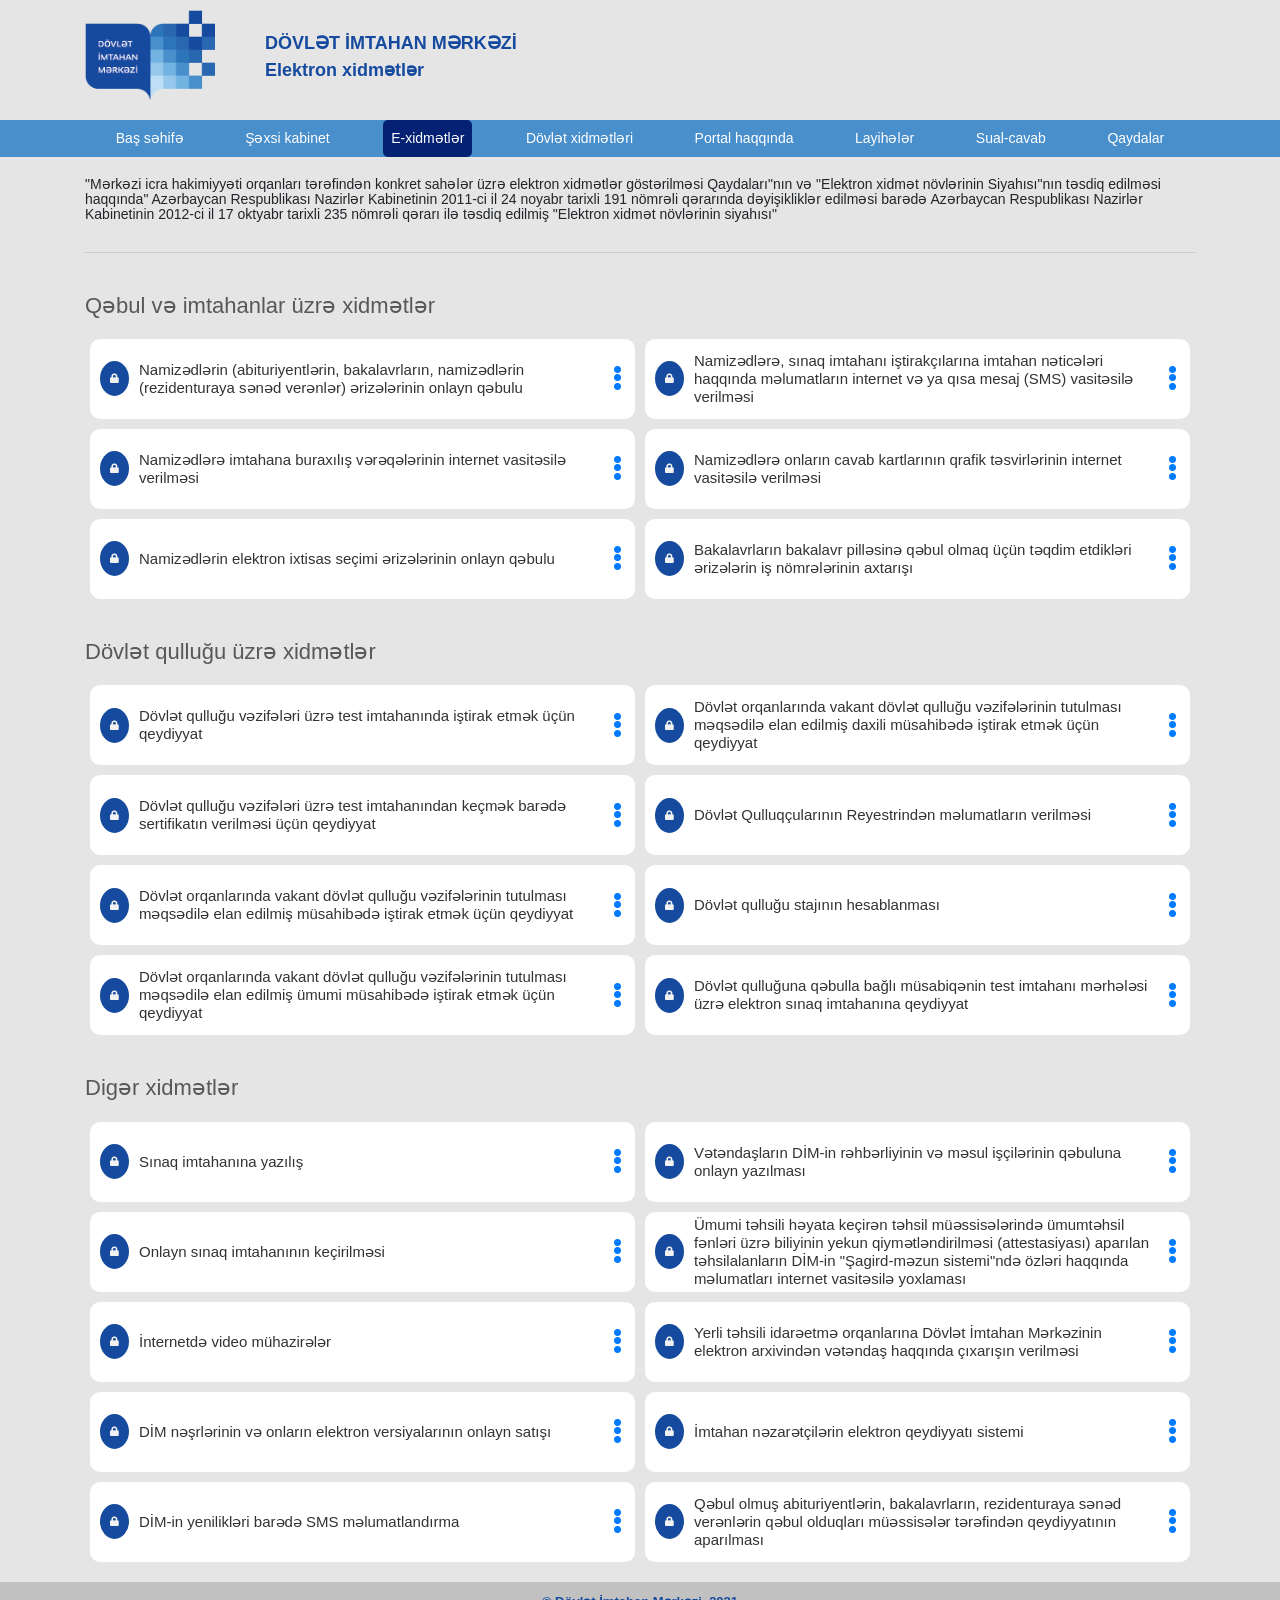
==== commit 5613bdb6: "changee" ====
--- a/e_xidmetler.html
+++ b/e_xidmetler.html
@@ -226,7 +226,7 @@
 										</li>
 										<li>
 											<a class="sub-menu-icon" href="#"><i class="fas fa-bookmark"></i></a>
-											<span class="content">Test imtahanı proqramları</span>
+											<span class="content">Xidmətin reqlamenti</span>
 										</li>
 
 									</ul>
@@ -262,7 +262,7 @@
 										</li>
 										<li>
 											<a class="sub-menu-icon" href="#"><i class="fas fa-bookmark"></i></a>
-											<span class="content">Test imtahanı proqramları</span>
+											<span class="content">Xidmətin reqlamenti</span>
 										</li>
 
 									</ul>
@@ -297,7 +297,7 @@
 										</li>
 										<li>
 											<a class="sub-menu-icon" href="#"><i class="fas fa-bookmark"></i></a>
-											<span class="content">Test imtahanı proqramları</span>
+											<span class="content">Xidmətin reqlamenti</span>
 										</li>
 
 									</ul>
@@ -341,7 +341,7 @@
 										</li>
 										<li>
 											<a class="sub-menu-icon" href="#"><i class="fas fa-bookmark"></i></a>
-											<span class="content">Test imtahanı proqramları</span>
+											<span class="content">Xidmətin reqlamenti</span>
 										</li>
 
 									</ul>
@@ -376,7 +376,7 @@
 										</li>
 										<li>
 											<a class="sub-menu-icon" href="#"><i class="fas fa-bookmark"></i></a>
-											<span class="content">Test imtahanı proqramları</span>
+											<span class="content">Xidmətin reqlamenti</span>
 										</li>
 
 									</ul>
@@ -411,7 +411,7 @@
 										</li>
 										<li>
 											<a class="sub-menu-icon" href="#"><i class="fas fa-bookmark"></i></a>
-											<span class="content">Test imtahanı proqramları</span>
+											<span class="content">Xidmətin reqlamenti</span>
 										</li>
 
 									</ul>
@@ -454,7 +454,7 @@
 										</li>
 										<li>
 											<a class="sub-menu-icon" href="#"><i class="fas fa-bookmark"></i></a>
-											<span class="content">Test imtahanı proqramları</span>
+											<span class="content">Xidmətin reqlamenti</span>
 										</li>
 
 									</ul>
@@ -490,7 +490,7 @@
 										</li>
 										<li>
 											<a class="sub-menu-icon" href="#"><i class="fas fa-bookmark"></i></a>
-											<span class="content">Test imtahanı proqramları</span>
+											<span class="content">Xidmətin reqlamenti</span>
 										</li>
 
 									</ul>
@@ -526,7 +526,7 @@
 										</li>
 										<li>
 											<a class="sub-menu-icon" href="#"><i class="fas fa-bookmark"></i></a>
-											<span class="content">Test imtahanı proqramları</span>
+											<span class="content">Xidmətin reqlamenti</span>
 										</li>
 
 									</ul>
@@ -562,7 +562,7 @@
 										</li>
 										<li>
 											<a class="sub-menu-icon" href="#"><i class="fas fa-bookmark"></i></a>
-											<span class="content">Test imtahanı proqramları</span>
+											<span class="content">Xidmətin reqlamenti</span>
 										</li>
 
 									</ul>
@@ -602,7 +602,7 @@
 										</li>
 										<li>
 											<a class="sub-menu-icon" href="#"><i class="fas fa-bookmark"></i></a>
-											<span class="content">Test imtahanı proqramları</span>
+											<span class="content">Xidmətin reqlamenti</span>
 										</li>
 
 									</ul>
@@ -636,7 +636,7 @@
 										</li>
 										<li>
 											<a class="sub-menu-icon" href="#"><i class="fas fa-bookmark"></i></a>
-											<span class="content">Test imtahanı proqramları</span>
+											<span class="content">Xidmətin reqlamenti</span>
 										</li>
 
 									</ul>
@@ -670,7 +670,7 @@
 										</li>
 										<li>
 											<a class="sub-menu-icon" href="#"><i class="fas fa-bookmark"></i></a>
-											<span class="content">Test imtahanı proqramları</span>
+											<span class="content">Xidmətin reqlamenti</span>
 										</li>
 
 									</ul>
@@ -704,7 +704,7 @@
 										</li>
 										<li>
 											<a class="sub-menu-icon" href="#"><i class="fas fa-bookmark"></i></a>
-											<span class="content">Test imtahanı proqramları</span>
+											<span class="content">Xidmətin reqlamenti</span>
 										</li>
 
 									</ul>
@@ -746,7 +746,7 @@
 										</li>
 										<li>
 											<a class="sub-menu-icon" href="#"><i class="fas fa-bookmark"></i></a>
-											<span class="content">Test imtahanı proqramları</span>
+											<span class="content">Xidmətin reqlamenti</span>
 										</li>
 
 									</ul>
@@ -780,7 +780,7 @@
 										</li>
 										<li>
 											<a class="sub-menu-icon" href="#"><i class="fas fa-bookmark"></i></a>
-											<span class="content">Test imtahanı proqramları</span>
+											<span class="content">Xidmətin reqlamenti</span>
 										</li>
 
 									</ul>
@@ -814,7 +814,7 @@
 										</li>
 										<li>
 											<a class="sub-menu-icon" href="#"><i class="fas fa-bookmark"></i></a>
-											<span class="content">Test imtahanı proqramları</span>
+											<span class="content">Xidmətin reqlamenti</span>
 										</li>
 
 									</ul>
@@ -849,7 +849,7 @@
 										</li>
 										<li>
 											<a class="sub-menu-icon" href="#"><i class="fas fa-bookmark"></i></a>
-											<span class="content">Test imtahanı proqramları</span>
+											<span class="content">Xidmətin reqlamenti</span>
 										</li>
 
 									</ul>
@@ -883,7 +883,7 @@
 										</li>
 										<li>
 											<a class="sub-menu-icon" href="#"><i class="fas fa-bookmark"></i></a>
-											<span class="content">Test imtahanı proqramları</span>
+											<span class="content">Xidmətin reqlamenti</span>
 										</li>
 
 									</ul>
@@ -925,7 +925,7 @@
 										</li>
 										<li>
 											<a class="sub-menu-icon" href="#"><i class="fas fa-bookmark"></i></a>
-											<span class="content">Test imtahanı proqramları</span>
+											<span class="content">Xidmətin reqlamenti</span>
 										</li>
 
 									</ul>
@@ -962,7 +962,7 @@
 										</li>
 										<li>
 											<a class="sub-menu-icon" href="#"><i class="fas fa-bookmark"></i></a>
-											<span class="content">Test imtahanı proqramları</span>
+											<span class="content">Xidmətin reqlamenti</span>
 										</li>
 
 									</ul>
@@ -996,7 +996,7 @@
 										</li>
 										<li>
 											<a class="sub-menu-icon" href="#"><i class="fas fa-bookmark"></i></a>
-											<span class="content">Test imtahanı proqramları</span>
+											<span class="content">Xidmətin reqlamenti</span>
 										</li>
 
 									</ul>
@@ -1030,7 +1030,7 @@
 										</li>
 										<li>
 											<a class="sub-menu-icon" href="#"><i class="fas fa-bookmark"></i></a>
-											<span class="content">Test imtahanı proqramları</span>
+											<span class="content">Xidmətin reqlamenti</span>
 										</li>
 
 									</ul>
@@ -1066,7 +1066,7 @@
 										</li>
 										<li>
 											<a class="sub-menu-icon" href="#"><i class="fas fa-bookmark"></i></a>
-											<span class="content">Test imtahanı proqramları</span>
+											<span class="content">Xidmətin reqlamenti</span>
 										</li>
 
 									</ul>
--- a/assets/css/main.css
+++ b/assets/css/main.css
@@ -190,9 +190,10 @@
 }
 
 header .header-top .description {
+  display: flex;
+  flex-direction: column;
+  justify-content: center;
   margin-left: 50px;
-  margin-top: 20px;
-  align-items: center;
 }
 
 header .header-top h3 a {
@@ -203,7 +204,12 @@
 }
 
 header .header-top figure {
-  width: 150px;
+  width: 130px;
+}
+
+header .header-top figure img {
+  width: 100%;
+  object-fit: cover;
 }
 
 header .nav {
@@ -242,7 +248,7 @@
 }
 
 header .nav .show {
-  font-size: 20px;
+  font-size: 15px;
   color: white;
 }
 
@@ -250,13 +256,15 @@
   display: none;
 }
 
-@media (max-width: 1048px) {
-  header .header-main ul a {
-    font-size: 12px;
-  }
-}
-
 @media (max-width: 909px) {
+  header .header-top figure {
+    width: 120px;
+    align-items: center;
+  }
+  header .header-top figure img {
+    width: 100%;
+    object-fit: cover;
+  }
   header .nav .show {
     display: block;
   }
@@ -279,15 +287,15 @@
     padding: 5px;
   }
   header .nav .nav-list li a {
-    font-size: 18px;
-    padding: 5px;
+    font-size: 16px;
+    padding: 3px;
   }
   header .nav .nav-list .closebtn {
     display: block;
     position: absolute;
     top: 10px;
     right: 40px;
-    font-size: 36px;
+    font-size: 25px;
     margin-left: 50px;
     color: white;
     text-decoration: none;
@@ -299,11 +307,26 @@
   right: 0;
 }
 
+@media (min-width: 300px) and (max-width: 900px) {
+  header .header-top .description h3 a {
+    font-size: 15px;
+  }
+  header .nav ul li {
+    padding: 8px;
+  }
+  header .nav ul li a {
+    font-size: 15px;
+  }
+}
+
 @media (min-width: 800px) {
-  header .header-main ul li {
+  header .header-top .description h3 a {
+    font-size: 18px;
+  }
+  header .nav ul li {
     padding: 8px;
   }
-  header .header-main ul li a {
+  header .nav ul li a {
     font-size: 15px;
   }
 }
@@ -311,8 +334,9 @@
 /*==========HEADER END==========*/
 /*==========Main START==========*/
 main .information .post-description p {
-  font-size: 16px;
+  font-size: 14px;
   padding: 20px 0;
+  line-height: 15px;
 }
 
 main .information .services {
@@ -335,13 +359,13 @@
   left: 0;
 }
 
-@media (min-width: 320px) and (max-width: 800px) {
+@media (min-width: 300px) and (max-width: 800px) {
   main .information .post-description p {
     font-size: 12px;
     line-height: 15px;
   }
   main .information .services h2 {
-    font-size: 18px;
+    font-size: 17px;
   }
   main .information .services h5 a {
     font-size: 12px;
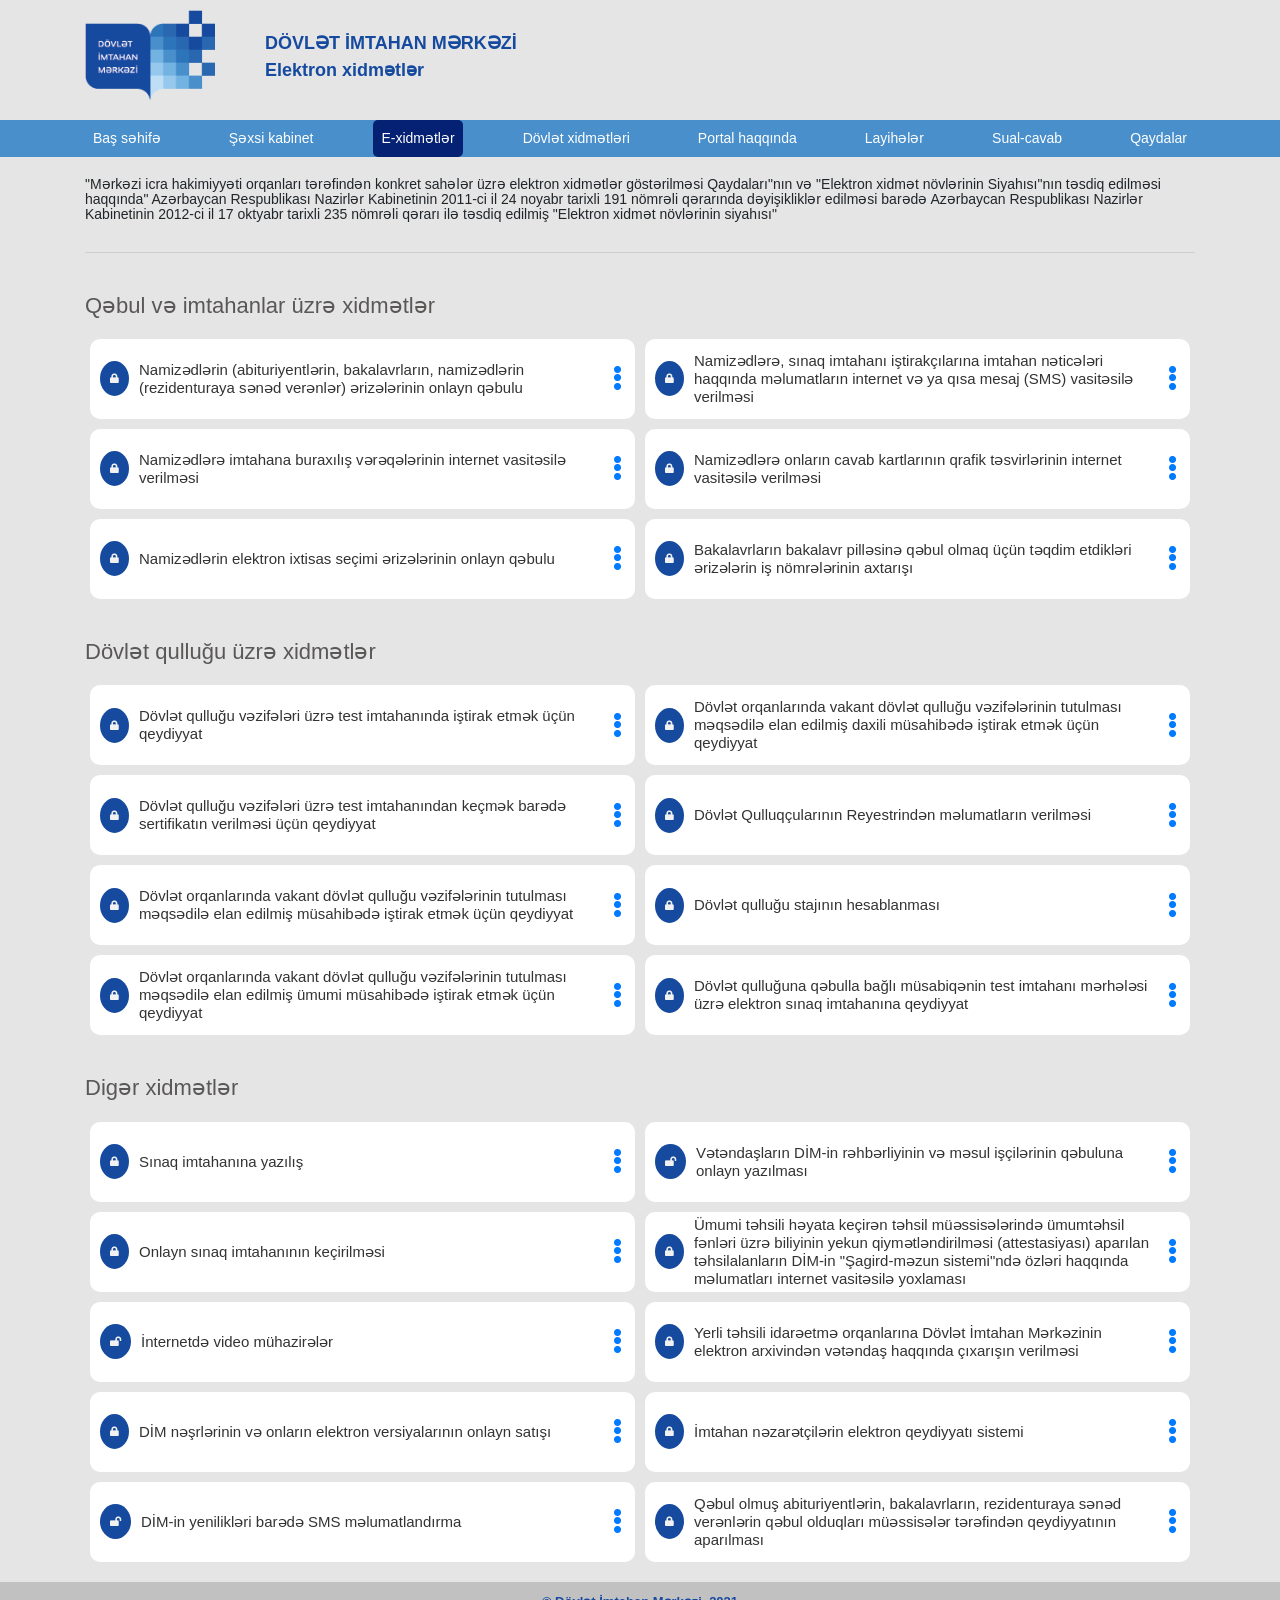
==== commit 7b8068e9: "change" ====
--- a/e_xidmetler.html
+++ b/e_xidmetler.html
@@ -791,7 +791,7 @@
 								<div class="box-content">
 									<div class="content">
 										<span class="icon">
-											<i class="fas fa-lock"></i>
+											<i class="fas fa-lock-open"></i>
 										</span>
 										<h5>
 											<a href="./qvi_1.html">İnternetdə video mühazirələr</a>
@@ -859,7 +859,7 @@
 								<div class="box-content">
 									<div class="content">
 										<span class="icon">
-											<i class="fas fa-lock"></i>
+											<i class="fas fa-lock-open"></i>
 										</span>
 										<h5>
 											<a href="./qvi_1.html">DİM-in yenilikləri barədə SMS məlumatlandırma</a>
@@ -901,7 +901,7 @@
 								<div class="box-content">
 									<div class="content">
 										<span class="icon">
-											<i class="fas fa-lock"></i>
+											<i class="fas fa-lock-open"></i>
 										</span>
 										<h5>
 											<a href="./qvi_1.html">Vətəndaşların DİM-in rəhbərliyinin və məsul
--- a/assets/css/main.css
+++ b/assets/css/main.css
@@ -218,7 +218,7 @@
 
 header .nav .nav-list {
   display: flex;
-  justify-content: space-around;
+  justify-content: space-between;
   align-items: center;
   margin-bottom: 0;
 }
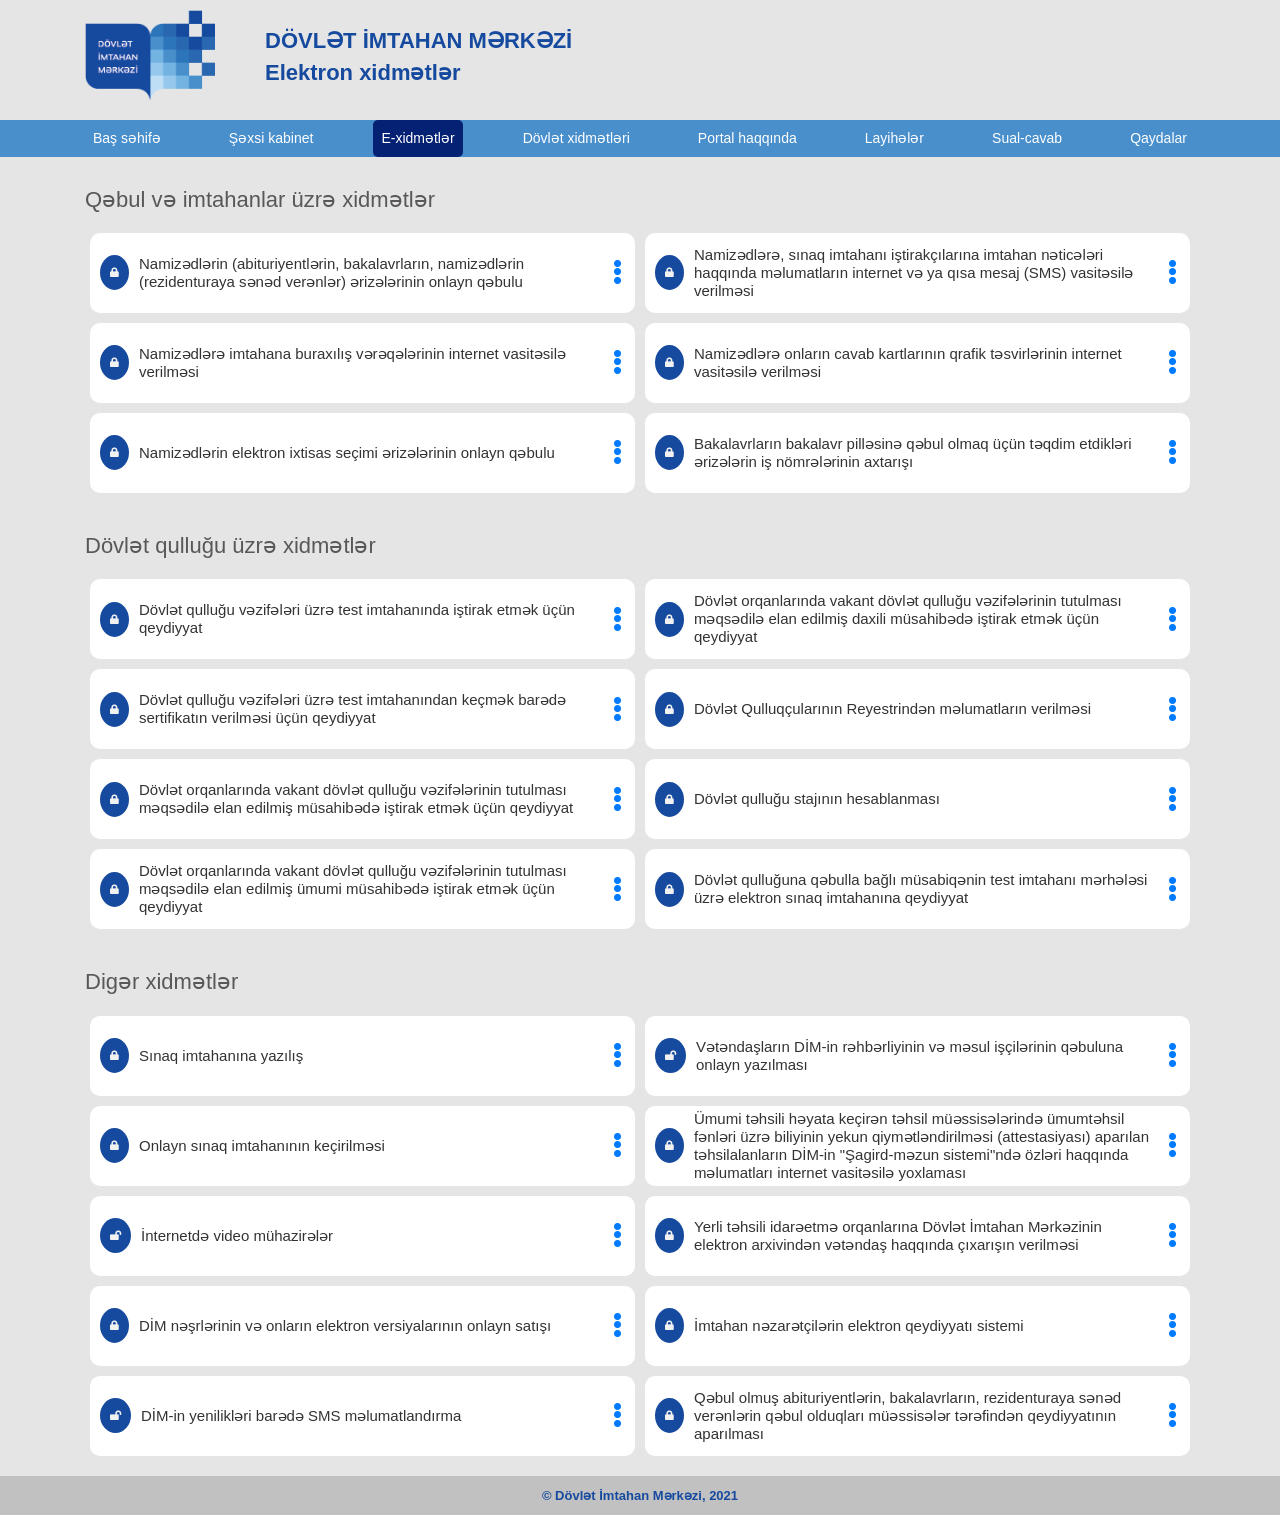
==== commit c9c143dc: "Description deleted" ====
--- a/e_xidmetler.html
+++ b/e_xidmetler.html
@@ -184,14 +184,14 @@
 
 		<div class="information container">
 
-			<div class="post-description">
+			<!-- <div class="post-description">
 				<p>"Mərkəzi icra hakimiyyəti orqanları tərəfindən konkret sahələr üzrə elektron xidmətlər göstərilməsi
 					Qaydaları"nın və "Elektron xidmət növlərinin Siyahısı"nın təsdiq edilməsi haqqında" Azərbaycan
 					Respublikası Nazirlər Kabinetinin 2011-ci il 24 noyabr tarixli 191 nömrəli qərarında dəyişikliklər
 					edilməsi barədə Azərbaycan Respublikası Nazirlər Kabinetinin 2012-ci il 17 oktyabr tarixli 235
 					nömrəli qərarı ilə təsdiq edilmiş "Elektron xidmət növlərinin siyahısı"</p>
 			</div>
-			<hr>
+			<hr> -->
 			<ul class="services">
 				<li>
 					<h2> Qəbul və imtahanlar üzrə xidmətlər</h2>
--- a/assets/css/main.css
+++ b/assets/css/main.css
@@ -197,7 +197,7 @@
 }
 
 header .header-top h3 a {
-  font-size: 23px;
+  font-size: 25px;
   font-weight: 700;
   color: #164a9f;
   transition: all .5s ease-in;
@@ -321,7 +321,7 @@
 
 @media (min-width: 800px) {
   header .header-top .description h3 a {
-    font-size: 18px;
+    font-size: 22px;
   }
   header .nav ul li {
     padding: 8px;
